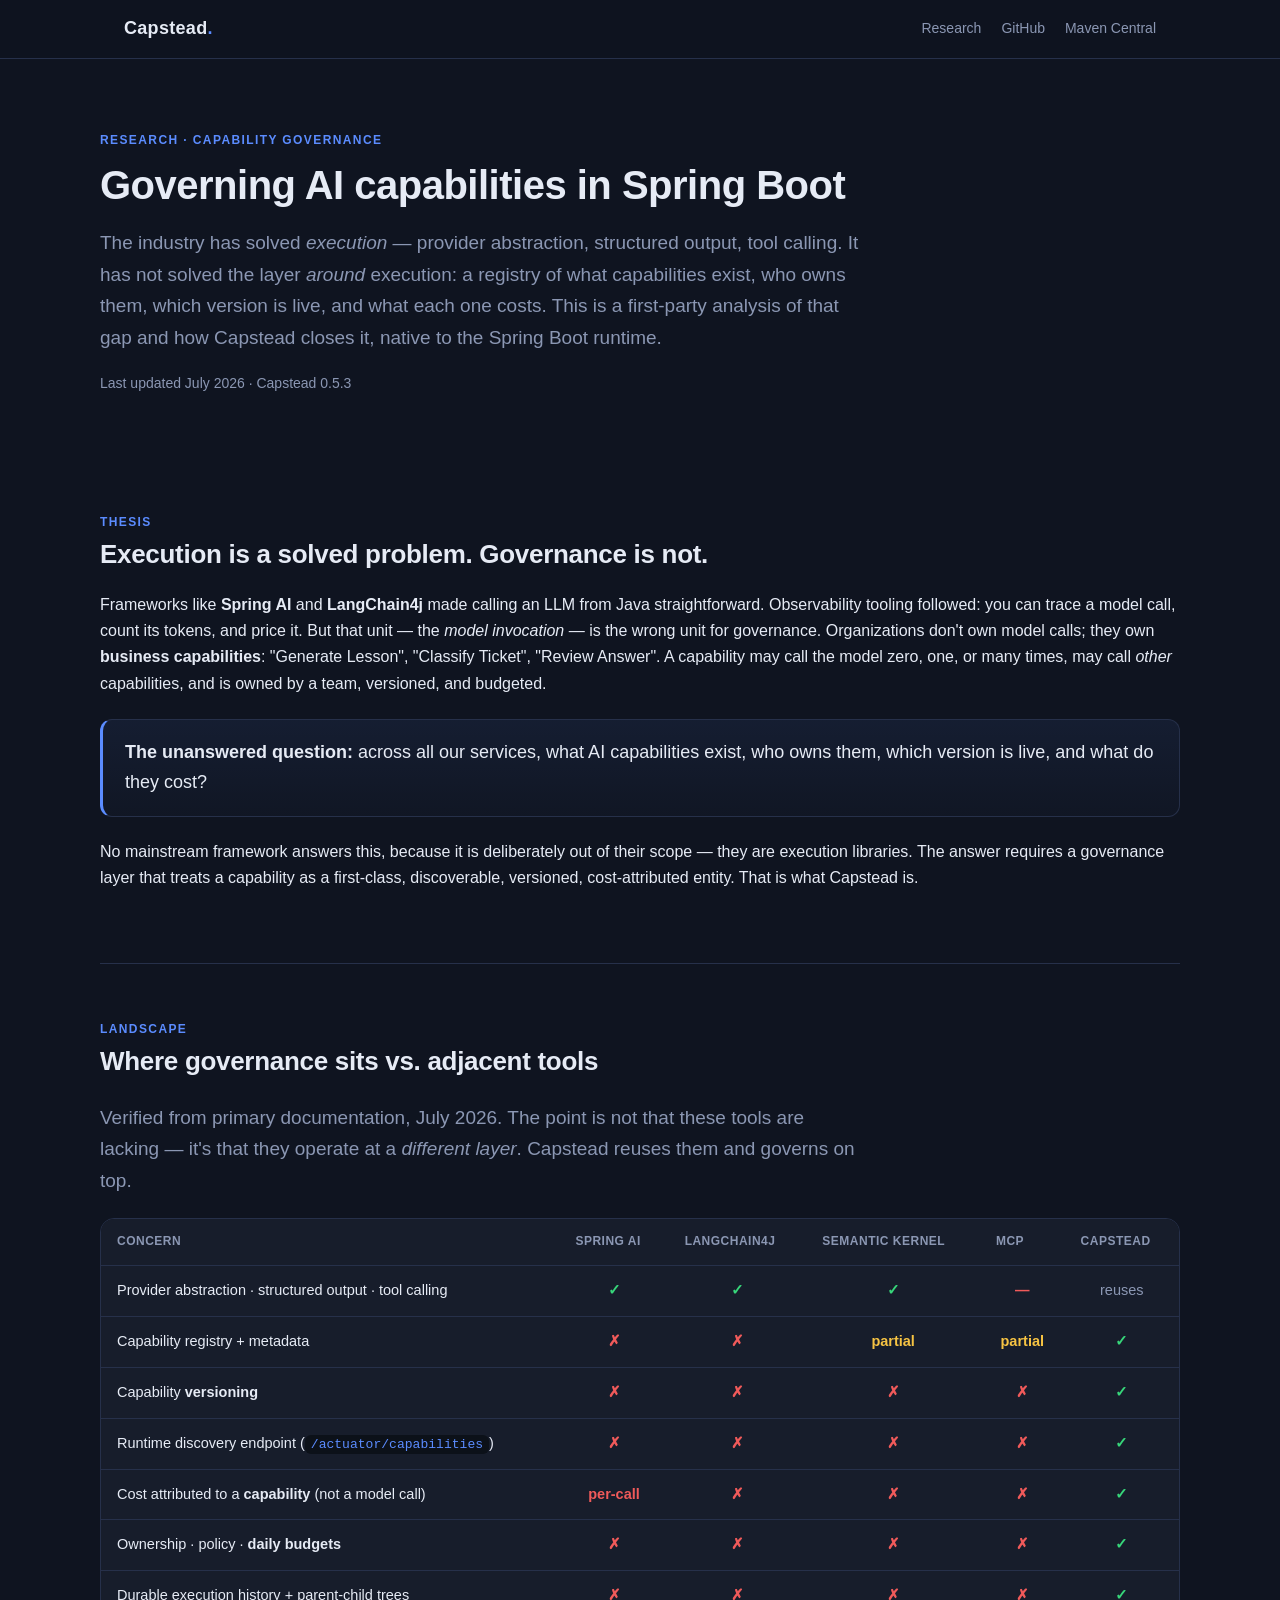
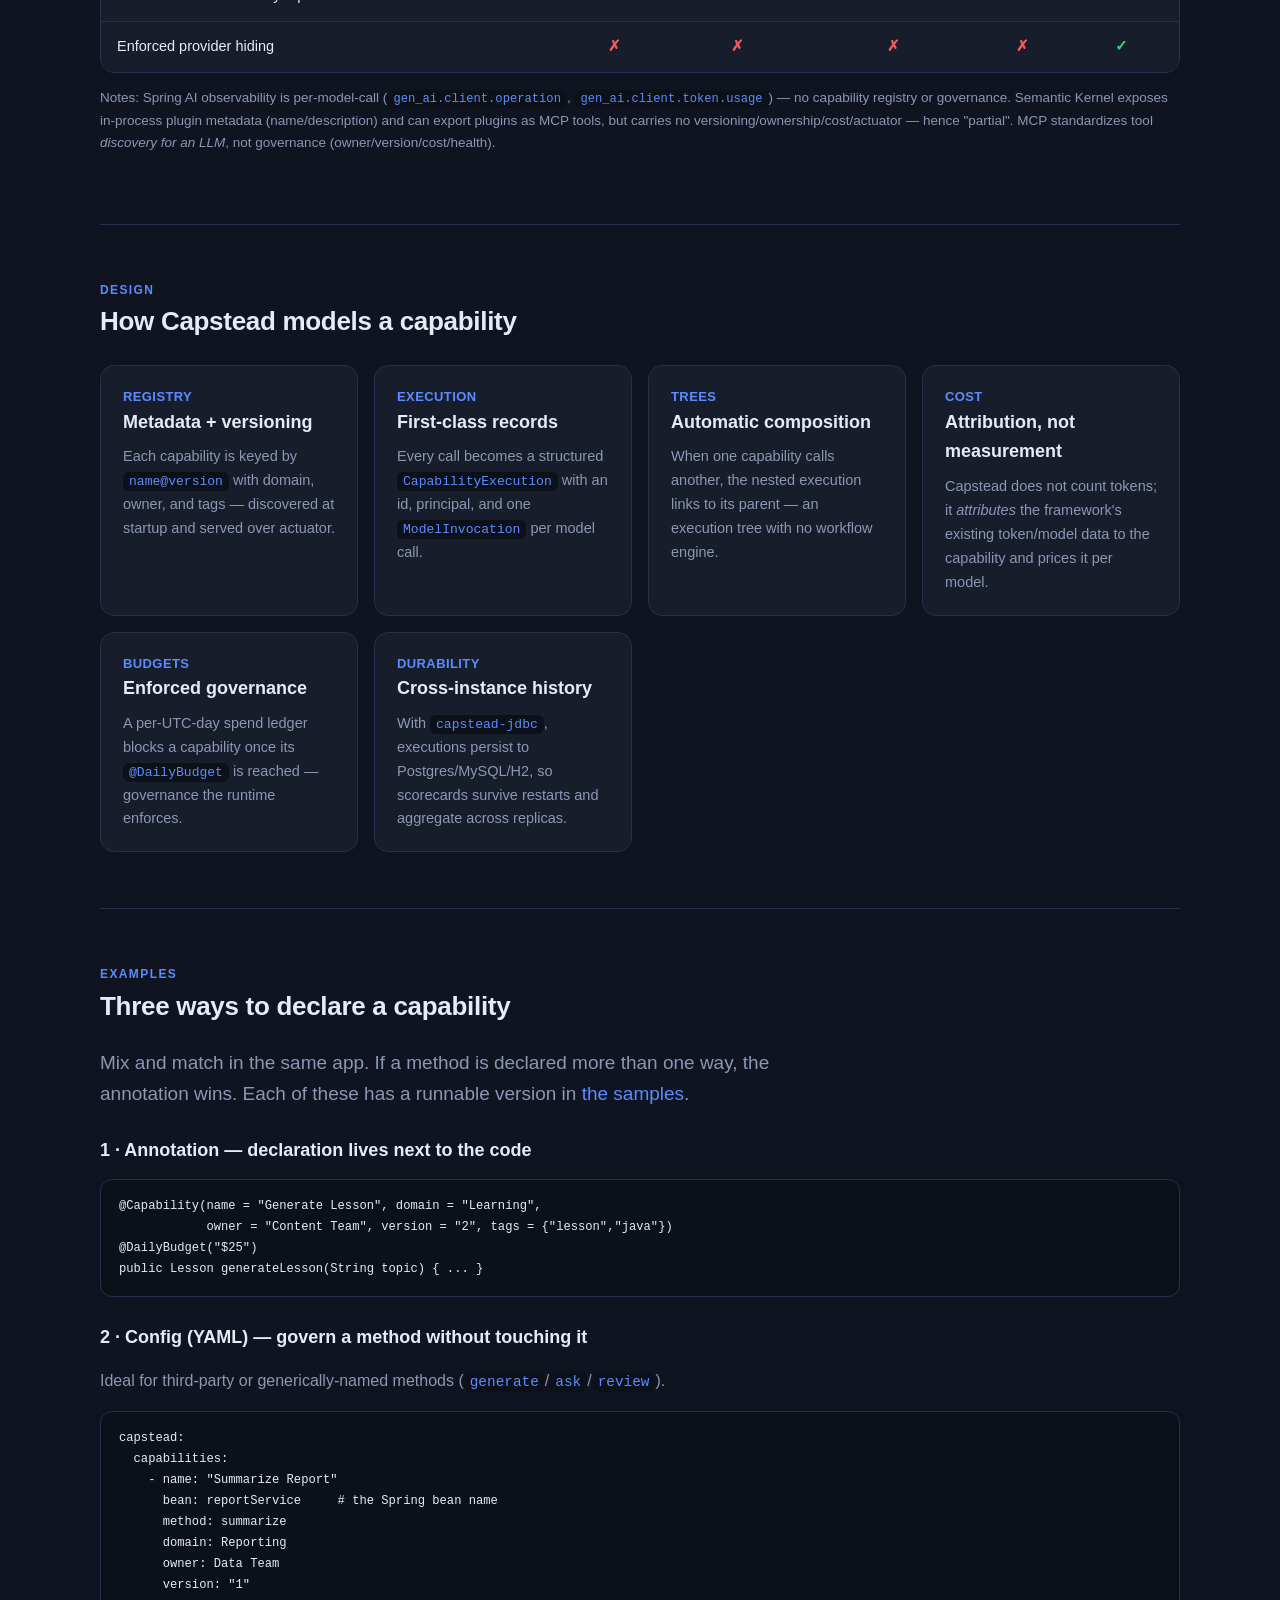
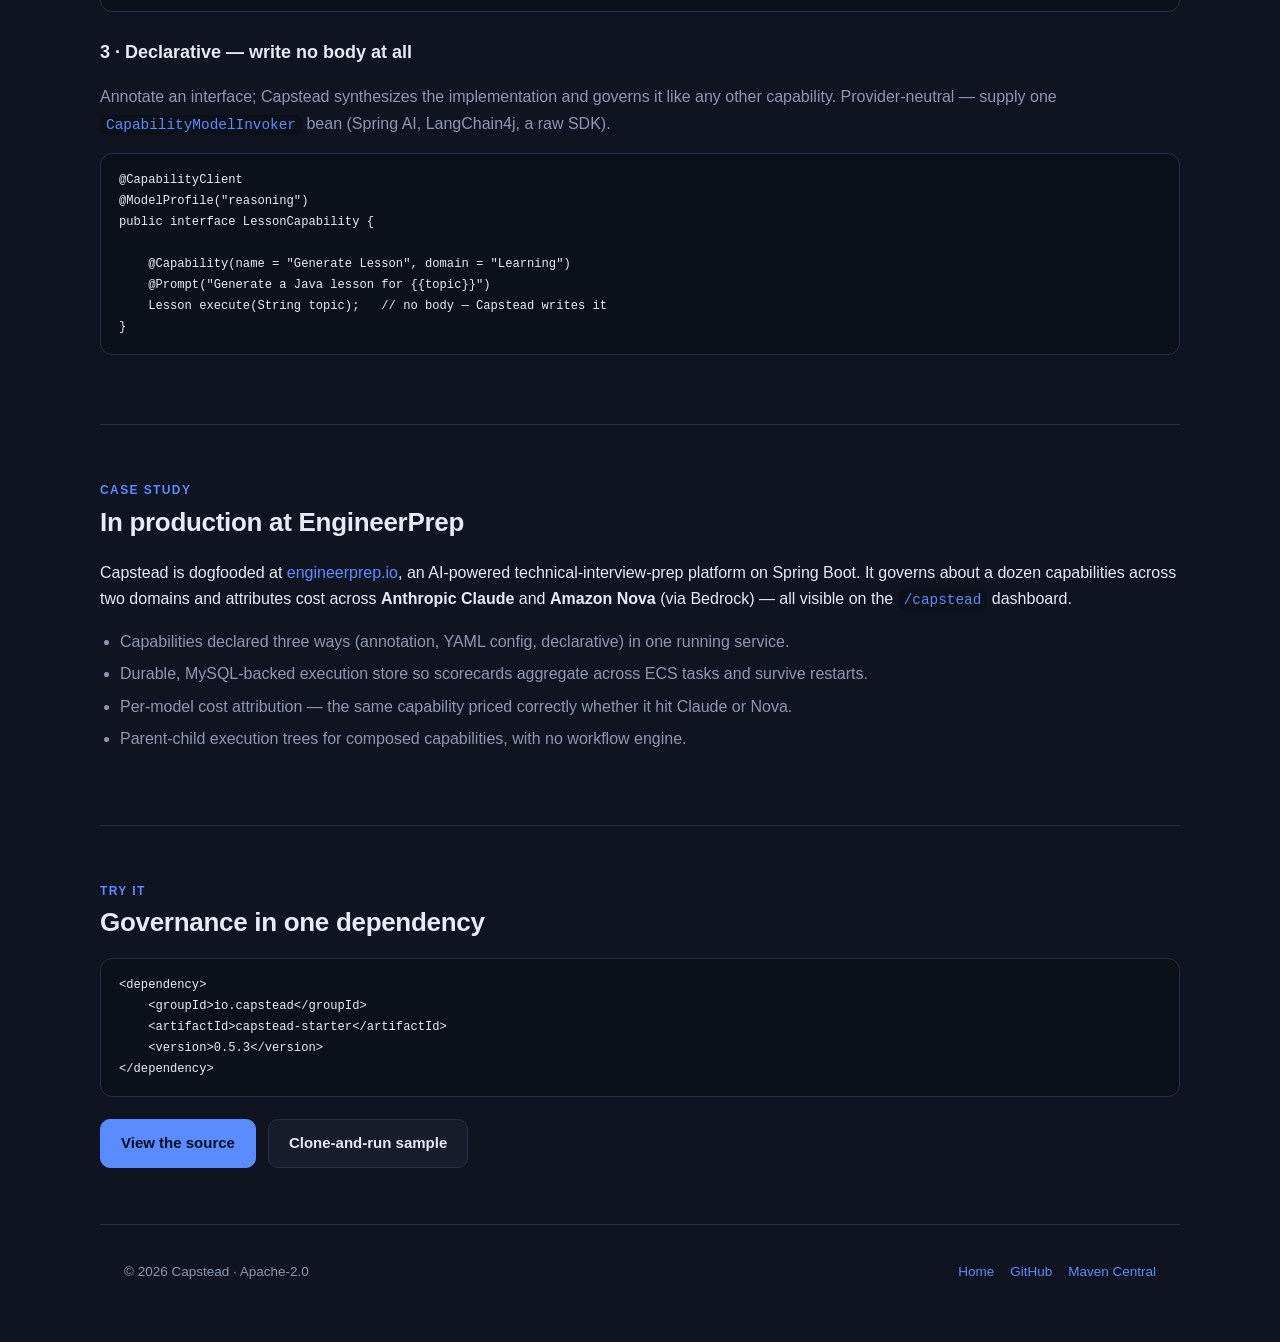
==== website/research/index.html @ 0eebd933 "docs(site): add capstead.ai website + /research governance page, and a budget-enforcement sample New" ====
<!DOCTYPE html>
<html lang="en">
<head>
    <meta charset="UTF-8"/>
    <meta name="viewport" content="width=device-width, initial-scale=1.0"/>
    <title>Research — Capability governance for Spring Boot | Capstead</title>
    <meta name="description" content="The governance gap around AI capabilities in Spring Boot — why capability registry, versioning, ownership, cost and budgets are absent from Spring AI, LangChain4j, Semantic Kernel and MCP, and how Capstead fills it."/>
    <link rel="stylesheet" href="../styles.css"/>
</head>
<body>
<nav class="nav">
    <div class="nav-inner">
        <a class="brand" href="/">Capstead<span class="dot">.</span></a>
        <span class="spacer"></span>
        <a class="link" href="/research/">Research</a>
        <a class="link" href="https://github.com/satya-anguluri/capstead">GitHub</a>
        <a class="link" href="https://central.sonatype.com/artifact/io.capstead/capstead-starter">Maven Central</a>
    </div>
</nav>

<header class="hero wrap">
    <div class="eyebrow">Research · Capability Governance</div>
    <h1>Governing AI capabilities in Spring Boot</h1>
    <p class="lede">
        The industry has solved <em>execution</em> — provider abstraction, structured output, tool calling.
        It has not solved the layer <em>around</em> execution: a registry of what capabilities exist, who owns
        them, which version is live, and what each one costs. This is a first-party analysis of that gap and how
        Capstead closes it, native to the Spring Boot runtime.
    </p>
    <p class="muted" style="margin-top:14px;font-size:14px">Last updated July 2026 · Capstead 0.5.3</p>
</header>

<section class="section wrap">
    <div class="eyebrow">Thesis</div>
    <h2>Execution is a solved problem. Governance is not.</h2>
    <p>
        Frameworks like <strong>Spring AI</strong> and <strong>LangChain4j</strong> made calling an LLM from Java
        straightforward. Observability tooling followed: you can trace a model call, count its tokens, and price it.
        But that unit — the <em>model invocation</em> — is the wrong unit for governance. Organizations don't own
        model calls; they own <strong>business capabilities</strong>: "Generate Lesson", "Classify Ticket",
        "Review Answer". A capability may call the model zero, one, or many times, may call <em>other</em>
        capabilities, and is owned by a team, versioned, and budgeted.
    </p>
    <div class="callout" style="margin:22px 0">
        <p style="font-size:18px">
            <strong>The unanswered question:</strong> across all our services, what AI capabilities exist,
            who owns them, which version is live, and what do they cost?
        </p>
    </div>
    <p>
        No mainstream framework answers this, because it is deliberately out of their scope — they are execution
        libraries. The answer requires a governance layer that treats a capability as a first-class, discoverable,
        versioned, cost-attributed entity. That is what Capstead is.
    </p>
</section>

<section class="section wrap">
    <div class="eyebrow">Landscape</div>
    <h2>Where governance sits vs. adjacent tools</h2>
    <p class="lede" style="margin-bottom:22px">
        Verified from primary documentation, July 2026. The point is not that these tools are lacking — it's that
        they operate at a <em>different layer</em>. Capstead reuses them and governs on top.
    </p>
    <div class="tbl-scroll">
        <table>
            <thead>
                <tr>
                    <th>Concern</th>
                    <th class="c">Spring AI</th>
                    <th class="c">LangChain4j</th>
                    <th class="c">Semantic Kernel</th>
                    <th class="c">MCP</th>
                    <th class="c">Capstead</th>
                </tr>
            </thead>
            <tbody>
                <tr>
                    <td>Provider abstraction · structured output · tool calling</td>
                    <td class="c yes">✓</td><td class="c yes">✓</td><td class="c yes">✓</td><td class="c no">—</td>
                    <td class="c muted">reuses</td>
                </tr>
                <tr>
                    <td>Capability registry + metadata</td>
                    <td class="c no">✗</td><td class="c no">✗</td><td class="c part">partial</td><td class="c part">partial</td>
                    <td class="c yes">✓</td>
                </tr>
                <tr>
                    <td>Capability <strong>versioning</strong></td>
                    <td class="c no">✗</td><td class="c no">✗</td><td class="c no">✗</td><td class="c no">✗</td>
                    <td class="c yes">✓</td>
                </tr>
                <tr>
                    <td>Runtime discovery endpoint (<code>/actuator/capabilities</code>)</td>
                    <td class="c no">✗</td><td class="c no">✗</td><td class="c no">✗</td><td class="c no">✗</td>
                    <td class="c yes">✓</td>
                </tr>
                <tr>
                    <td>Cost attributed to a <strong>capability</strong> (not a model call)</td>
                    <td class="c no">per-call</td><td class="c no">✗</td><td class="c no">✗</td><td class="c no">✗</td>
                    <td class="c yes">✓</td>
                </tr>
                <tr>
                    <td>Ownership · policy · <strong>daily budgets</strong></td>
                    <td class="c no">✗</td><td class="c no">✗</td><td class="c no">✗</td><td class="c no">✗</td>
                    <td class="c yes">✓</td>
                </tr>
                <tr>
                    <td>Durable execution history + parent-child trees</td>
                    <td class="c no">✗</td><td class="c no">✗</td><td class="c no">✗</td><td class="c no">✗</td>
                    <td class="c yes">✓</td>
                </tr>
                <tr>
                    <td>Enforced provider hiding</td>
                    <td class="c no">✗</td><td class="c no">✗</td><td class="c no">✗</td><td class="c no">✗</td>
                    <td class="c yes">✓</td>
                </tr>
            </tbody>
        </table>
    </div>
    <p class="muted" style="margin-top:14px;font-size:13.5px">
        Notes: Spring AI observability is per-model-call (<code>gen_ai.client.operation</code>,
        <code>gen_ai.client.token.usage</code>) — no capability registry or governance. Semantic Kernel exposes
        in-process plugin metadata (name/description) and can export plugins as MCP tools, but carries no
        versioning/ownership/cost/actuator — hence "partial". MCP standardizes tool <em>discovery for an LLM</em>,
        not governance (owner/version/cost/health).
    </p>
</section>

<section class="section wrap">
    <div class="eyebrow">Design</div>
    <h2>How Capstead models a capability</h2>
    <div class="grid" style="margin-top:22px">
        <div class="card">
            <div class="k">Registry</div>
            <h3>Metadata + versioning</h3>
            <p>Each capability is keyed by <code>name@version</code> with domain, owner, and tags — discovered at startup and served over actuator.</p>
        </div>
        <div class="card">
            <div class="k">Execution</div>
            <h3>First-class records</h3>
            <p>Every call becomes a structured <code>CapabilityExecution</code> with an id, principal, and one <code>ModelInvocation</code> per model call.</p>
        </div>
        <div class="card">
            <div class="k">Trees</div>
            <h3>Automatic composition</h3>
            <p>When one capability calls another, the nested execution links to its parent — an execution tree with no workflow engine.</p>
        </div>
        <div class="card">
            <div class="k">Cost</div>
            <h3>Attribution, not measurement</h3>
            <p>Capstead does not count tokens; it <em>attributes</em> the framework's existing token/model data to the capability and prices it per model.</p>
        </div>
        <div class="card">
            <div class="k">Budgets</div>
            <h3>Enforced governance</h3>
            <p>A per-UTC-day spend ledger blocks a capability once its <code>@DailyBudget</code> is reached — governance the runtime enforces.</p>
        </div>
        <div class="card">
            <div class="k">Durability</div>
            <h3>Cross-instance history</h3>
            <p>With <code>capstead-jdbc</code>, executions persist to Postgres/MySQL/H2, so scorecards survive restarts and aggregate across replicas.</p>
        </div>
    </div>
</section>

<section class="section wrap" id="examples">
    <div class="eyebrow">Examples</div>
    <h2>Three ways to declare a capability</h2>
    <p class="lede" style="margin-bottom:20px">Mix and match in the same app. If a method is declared more than one way, the annotation wins. Each of these has a runnable version in <a href="https://github.com/satya-anguluri/capstead/tree/main/samples">the samples</a>.</p>

    <h3>1 · Annotation — declaration lives next to the code</h3>
<pre><code>@Capability(name = "Generate Lesson", domain = "Learning",
            owner = "Content Team", version = "2", tags = {"lesson","java"})
@DailyBudget("$25")
public Lesson generateLesson(String topic) { ... }</code></pre>

    <h3>2 · Config (YAML) — govern a method without touching it</h3>
    <p class="muted">Ideal for third-party or generically-named methods (<code>generate</code>/<code>ask</code>/<code>review</code>).</p>
<pre><code>capstead:
  capabilities:
    - name: "Summarize Report"
      bean: reportService     # the Spring bean name
      method: summarize
      domain: Reporting
      owner: Data Team
      version: "1"</code></pre>

    <h3>3 · Declarative — write no body at all</h3>
    <p class="muted">Annotate an interface; Capstead synthesizes the implementation and governs it like any other capability. Provider-neutral — supply one <code>CapabilityModelInvoker</code> bean (Spring AI, LangChain4j, a raw SDK).</p>
<pre><code>@CapabilityClient
@ModelProfile("reasoning")
public interface LessonCapability {

    @Capability(name = "Generate Lesson", domain = "Learning")
    @Prompt("Generate a Java lesson for {{topic}}")
    Lesson execute(String topic);   // no body — Capstead writes it
}</code></pre>
</section>

<section class="section wrap">
    <div class="eyebrow">Case study</div>
    <h2>In production at EngineerPrep</h2>
    <p>
        Capstead is dogfooded at <a href="https://engineerprep.io">engineerprep.io</a>, an AI-powered
        technical-interview-prep platform on Spring Boot. It governs about a dozen capabilities across two domains
        and attributes cost across <strong>Anthropic Claude</strong> and <strong>Amazon Nova</strong> (via Bedrock) —
        all visible on the <code>/capstead</code> dashboard.
    </p>
    <ul class="clean muted" style="margin-top:12px">
        <li>Capabilities declared three ways (annotation, YAML config, declarative) in one running service.</li>
        <li>Durable, MySQL-backed execution store so scorecards aggregate across ECS tasks and survive restarts.</li>
        <li>Per-model cost attribution — the same capability priced correctly whether it hit Claude or Nova.</li>
        <li>Parent-child execution trees for composed capabilities, with no workflow engine.</li>
    </ul>
</section>

<section class="section wrap">
    <div class="eyebrow">Try it</div>
    <h2>Governance in one dependency</h2>
<pre><code>&lt;dependency&gt;
    &lt;groupId&gt;io.capstead&lt;/groupId&gt;
    &lt;artifactId&gt;capstead-starter&lt;/artifactId&gt;
    &lt;version&gt;0.5.3&lt;/version&gt;
&lt;/dependency&gt;</code></pre>
    <div class="cta" style="margin-top:22px;display:flex;gap:12px;flex-wrap:wrap">
        <a class="btn primary" href="https://github.com/satya-anguluri/capstead">View the source</a>
        <a class="btn ghost" href="https://github.com/satya-anguluri/capstead/tree/main/samples">Clone-and-run sample</a>
    </div>
</section>

<footer>
    <div class="wrap">
        <span>© 2026 Capstead · Apache-2.0</span>
        <span class="spacer"></span>
        <a href="/">Home</a>
        <a href="https://github.com/satya-anguluri/capstead">GitHub</a>
        <a href="https://central.sonatype.com/artifact/io.capstead/capstead-starter">Maven Central</a>
    </div>
</footer>
</body>
</html>
---- website/styles.css ----
/* Capstead marketing site — shares the dashboard's dark palette (static/capstead/index.html). */
:root {
    --bg:#0f1420; --bg2:#0c1119; --card:#171d2b; --line:#26304a;
    --text:#e6ebf5; --muted:#8b97b3; --ok:#37d67a; --warn:#f6c343; --bad:#f05a5a; --accent:#5b8cff;
    --maxw:1080px;
}
* { box-sizing: border-box; }
html { scroll-behavior: smooth; }
body {
    margin:0; background:var(--bg); color:var(--text);
    font:16px/1.65 -apple-system,BlinkMacSystemFont,"Segoe UI",Roboto,Helvetica,Arial,sans-serif;
    -webkit-font-smoothing:antialiased;
}
a { color:var(--accent); text-decoration:none; }
a:hover { text-decoration:underline; }
code { background:var(--bg2); padding:2px 6px; border-radius:6px; color:var(--accent); font-size:.9em;
    font-family:"SFMono-Regular",Consolas,"Liberation Mono",Menlo,monospace; }
pre { background:var(--bg2); border:1px solid var(--line); border-radius:12px; padding:16px 18px;
    overflow:auto; font-size:13.5px; line-height:1.55; }
pre code { background:none; padding:0; color:var(--text); }

/* Header / nav */
.nav { position:sticky; top:0; z-index:10; background:rgba(15,20,32,.82); backdrop-filter:blur(8px);
    border-bottom:1px solid var(--line); }
.nav-inner { max-width:var(--maxw); margin:0 auto; padding:14px 24px; display:flex; align-items:center; gap:20px; }
.brand { font-weight:700; font-size:18px; letter-spacing:.3px; color:var(--text); }
.brand:hover { text-decoration:none; }
.brand .dot { color:var(--accent); }
.nav .spacer { flex:1; }
.nav a.link { color:var(--muted); font-size:14px; }
.nav a.link:hover { color:var(--text); text-decoration:none; }

/* Layout */
.wrap { max-width:var(--maxw); margin:0 auto; padding:0 24px; }
.section { padding:56px 0; border-bottom:1px solid var(--line); }
.section:last-child { border-bottom:none; }
.eyebrow { color:var(--accent); font-size:12px; font-weight:700; letter-spacing:1.4px; text-transform:uppercase; }
h1 { font-size:40px; line-height:1.15; margin:12px 0 16px; letter-spacing:-.5px; }
h2 { font-size:26px; margin:0 0 14px; letter-spacing:-.3px; }
h3 { font-size:18px; margin:26px 0 8px; }
.lede { font-size:19px; color:var(--muted); max-width:760px; }
.muted { color:var(--muted); }

/* Hero */
.hero { padding:72px 0 48px; }
.hero .cta { margin-top:26px; display:flex; gap:12px; flex-wrap:wrap; }
.btn { display:inline-block; padding:11px 20px; border-radius:10px; font-weight:600; font-size:15px; border:1px solid var(--line); }
.btn.primary { background:var(--accent); color:#0b1020; border-color:var(--accent); }
.btn.primary:hover { text-decoration:none; filter:brightness(1.08); }
.btn.ghost { background:var(--card); color:var(--text); }
.btn.ghost:hover { text-decoration:none; border-color:var(--accent); }

/* Cards */
.grid { display:grid; grid-template-columns:repeat(auto-fit,minmax(240px,1fr)); gap:16px; }
.card { background:var(--card); border:1px solid var(--line); border-radius:14px; padding:20px 22px; }
.card h3 { margin-top:0; }
.card p { margin:0; color:var(--muted); font-size:14.5px; }
.card .k { color:var(--accent); font-weight:700; font-size:13px; letter-spacing:.4px; text-transform:uppercase; }

/* Table */
.tbl-scroll { overflow:auto; border:1px solid var(--line); border-radius:14px; }
table { width:100%; border-collapse:collapse; background:var(--card); min-width:620px; }
th, td { text-align:left; padding:13px 16px; border-bottom:1px solid var(--line); font-size:14.5px; vertical-align:top; }
th { color:var(--muted); font-weight:600; font-size:12px; text-transform:uppercase; letter-spacing:.5px; }
tr:last-child td { border-bottom:none; }
td.c { text-align:center; }
.yes { color:var(--ok); font-weight:700; }
.no { color:var(--bad); font-weight:700; }
.part { color:var(--warn); font-weight:700; }

/* Callout */
.callout { background:linear-gradient(180deg, rgba(91,140,255,.08), rgba(91,140,255,.02));
    border:1px solid var(--line); border-left:3px solid var(--accent); border-radius:12px; padding:18px 22px; }
.callout p { margin:0; }

/* Pills / tags */
.pill { display:inline-block; padding:3px 12px; border-radius:999px; font-size:12px; font-weight:600;
    background:rgba(91,140,255,.14); color:var(--accent); }

/* Footer */
footer { padding:36px 0; color:var(--muted); font-size:13.5px; }
footer .wrap { display:flex; gap:16px; flex-wrap:wrap; align-items:center; }
footer .spacer { flex:1; }

ul.clean { padding-left:20px; }
ul.clean li { margin:6px 0; }

@media (max-width:640px){
    h1 { font-size:31px; }
    .hero { padding:48px 0 36px; }
    .section { padding:40px 0; }
}
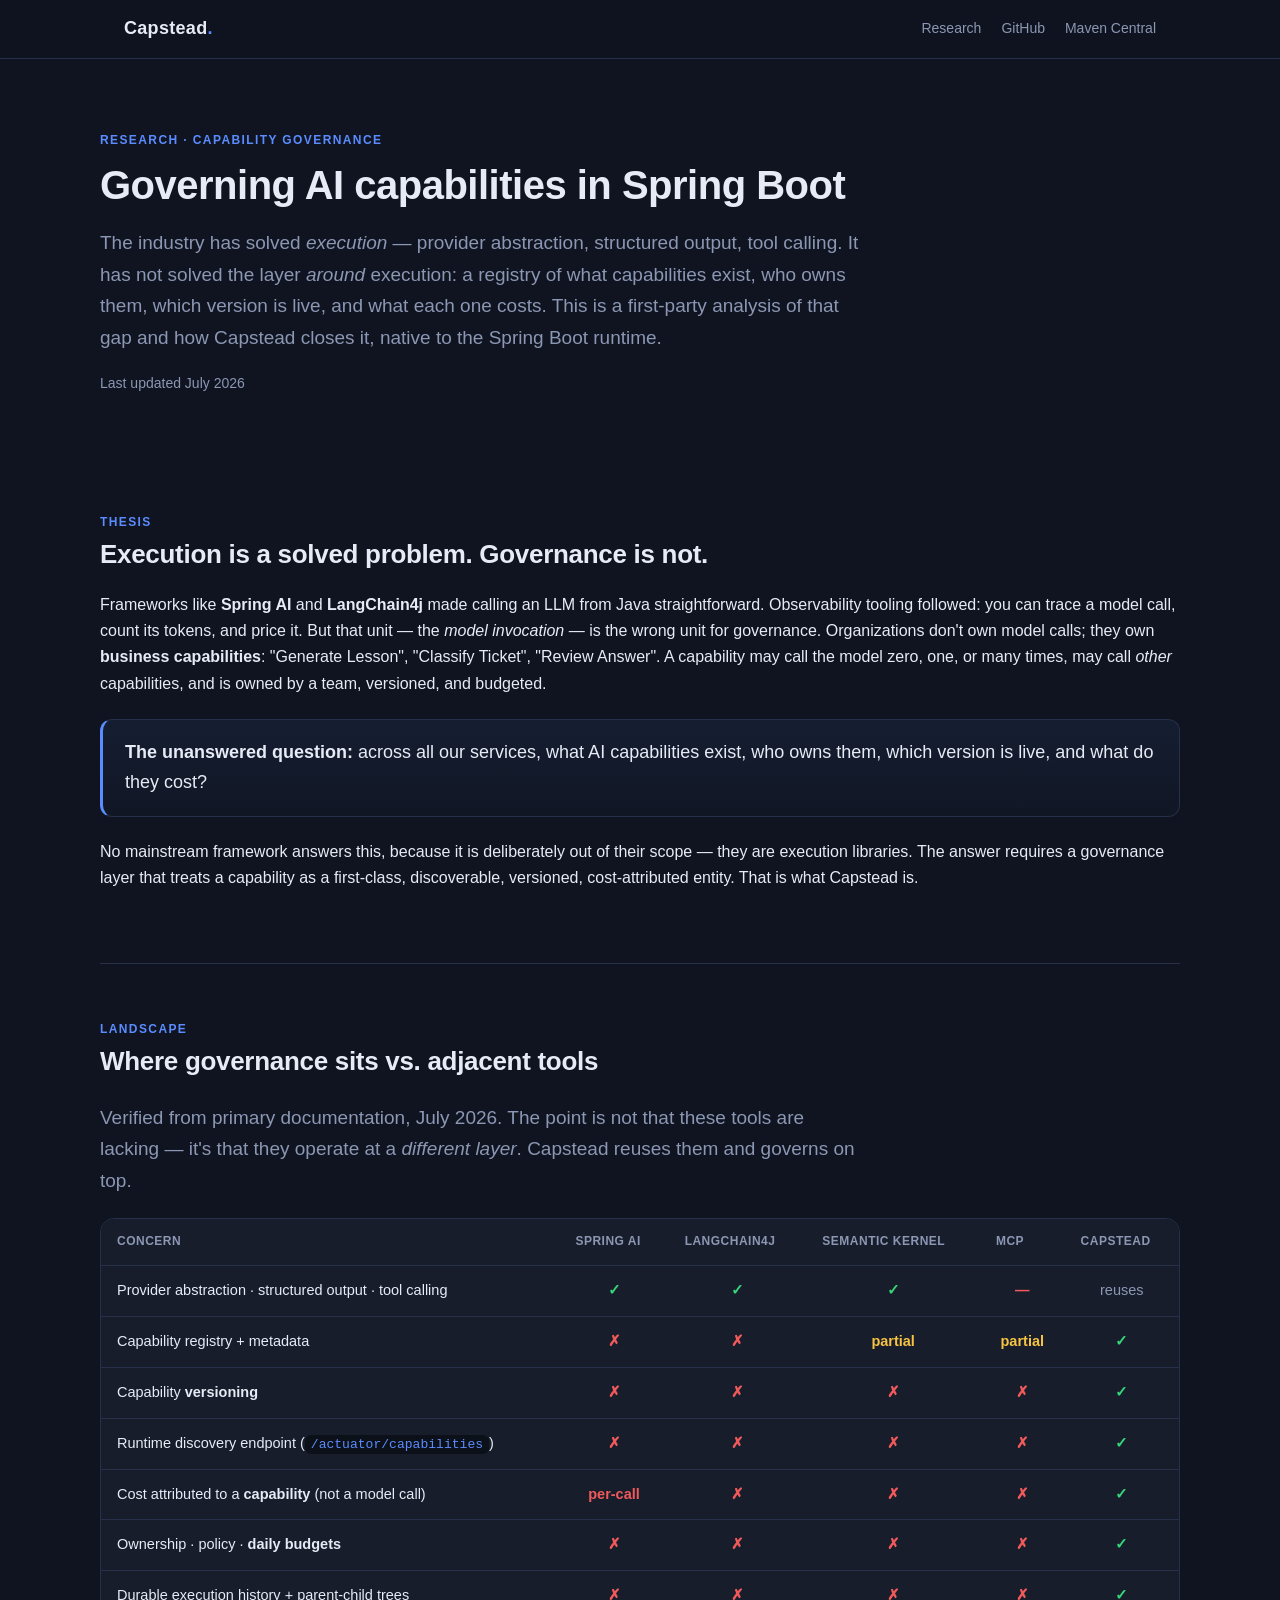
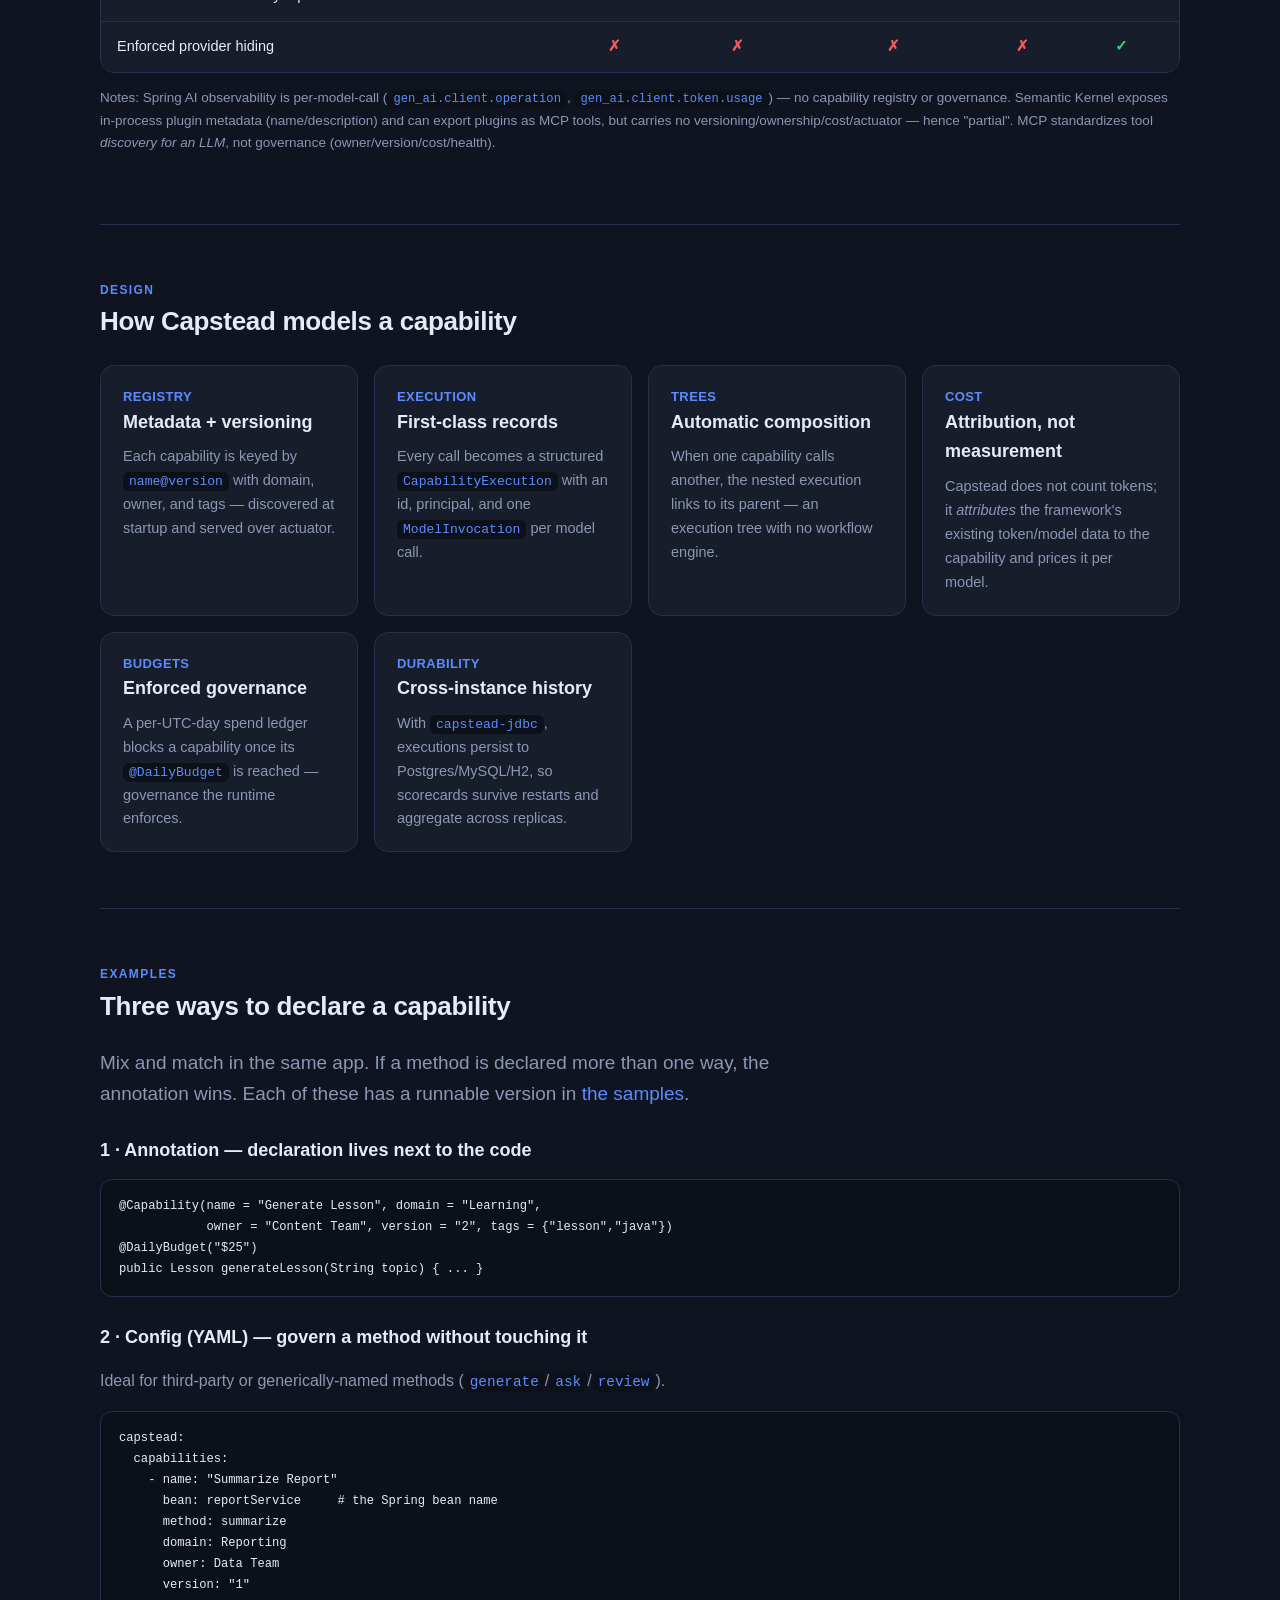
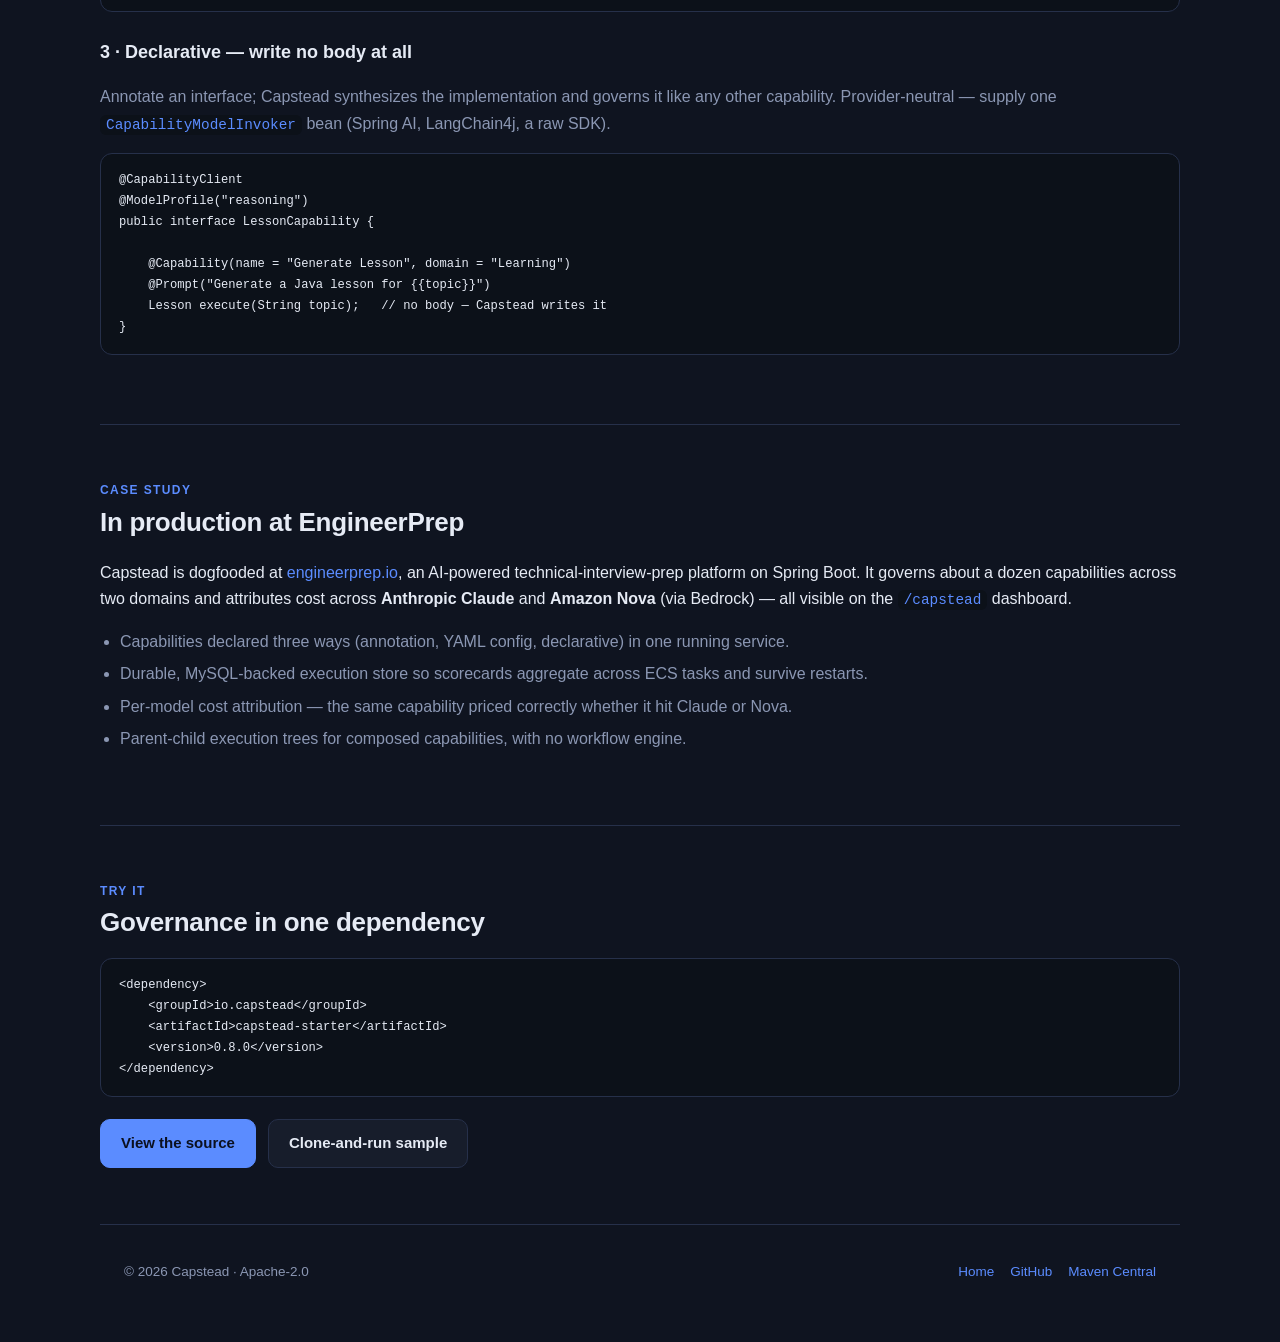
==== commit d165e2c4: "fix(site): the published version, on the pages that tell people to install it The live site told vis" ====
--- a/website/research/index.html
+++ b/website/research/index.html
@@ -27,7 +27,7 @@
         them, which version is live, and what each one costs. This is a first-party analysis of that gap and how
         Capstead closes it, native to the Spring Boot runtime.
     </p>
-    <p class="muted" style="margin-top:14px;font-size:14px">Last updated July 2026 · Capstead 0.5.3</p>
+    <p class="muted" style="margin-top:14px;font-size:14px">Last updated July 2026</p>
 </header>
 
 <section class="section wrap">
@@ -220,7 +220,7 @@
 <pre><code>&lt;dependency&gt;
     &lt;groupId&gt;io.capstead&lt;/groupId&gt;
     &lt;artifactId&gt;capstead-starter&lt;/artifactId&gt;
-    &lt;version&gt;0.5.3&lt;/version&gt;
+    &lt;version&gt;0.8.0&lt;/version&gt;
 &lt;/dependency&gt;</code></pre>
     <div class="cta" style="margin-top:22px;display:flex;gap:12px;flex-wrap:wrap">
         <a class="btn primary" href="https://github.com/satya-anguluri/capstead">View the source</a>
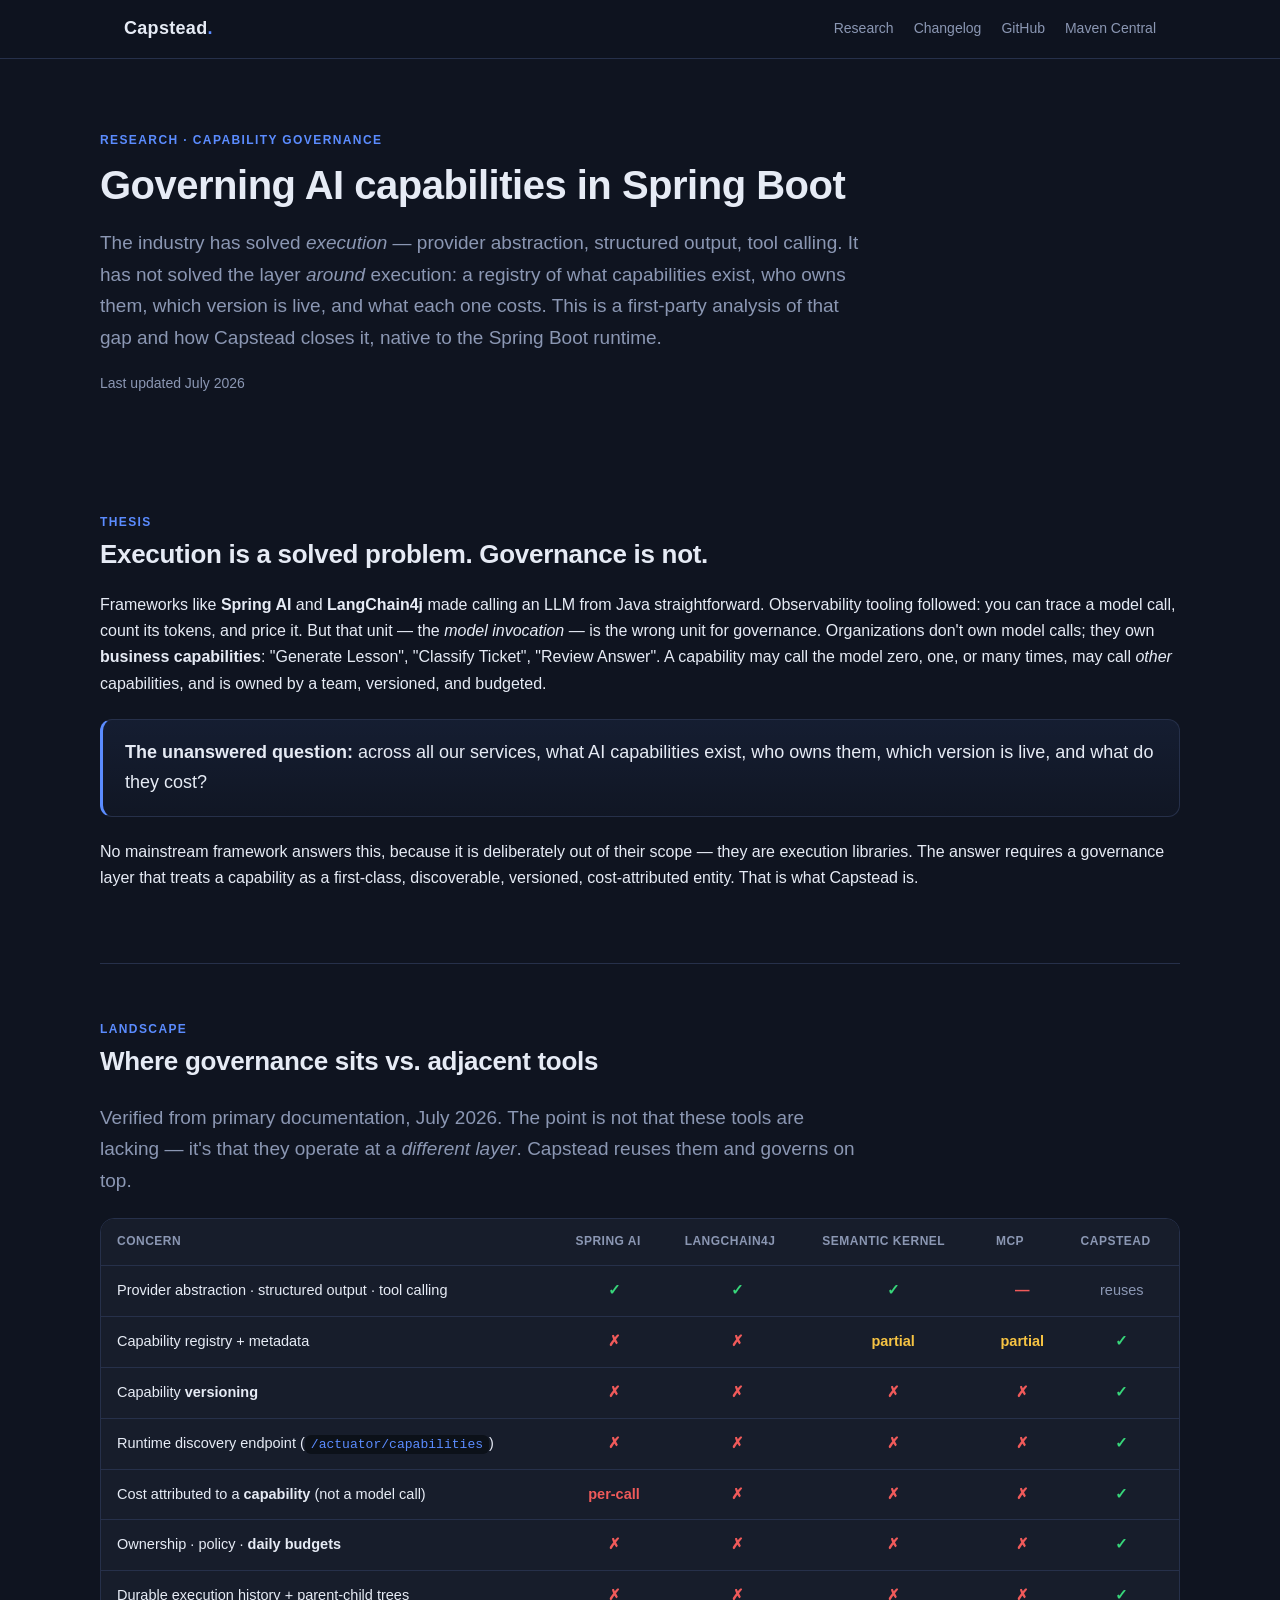
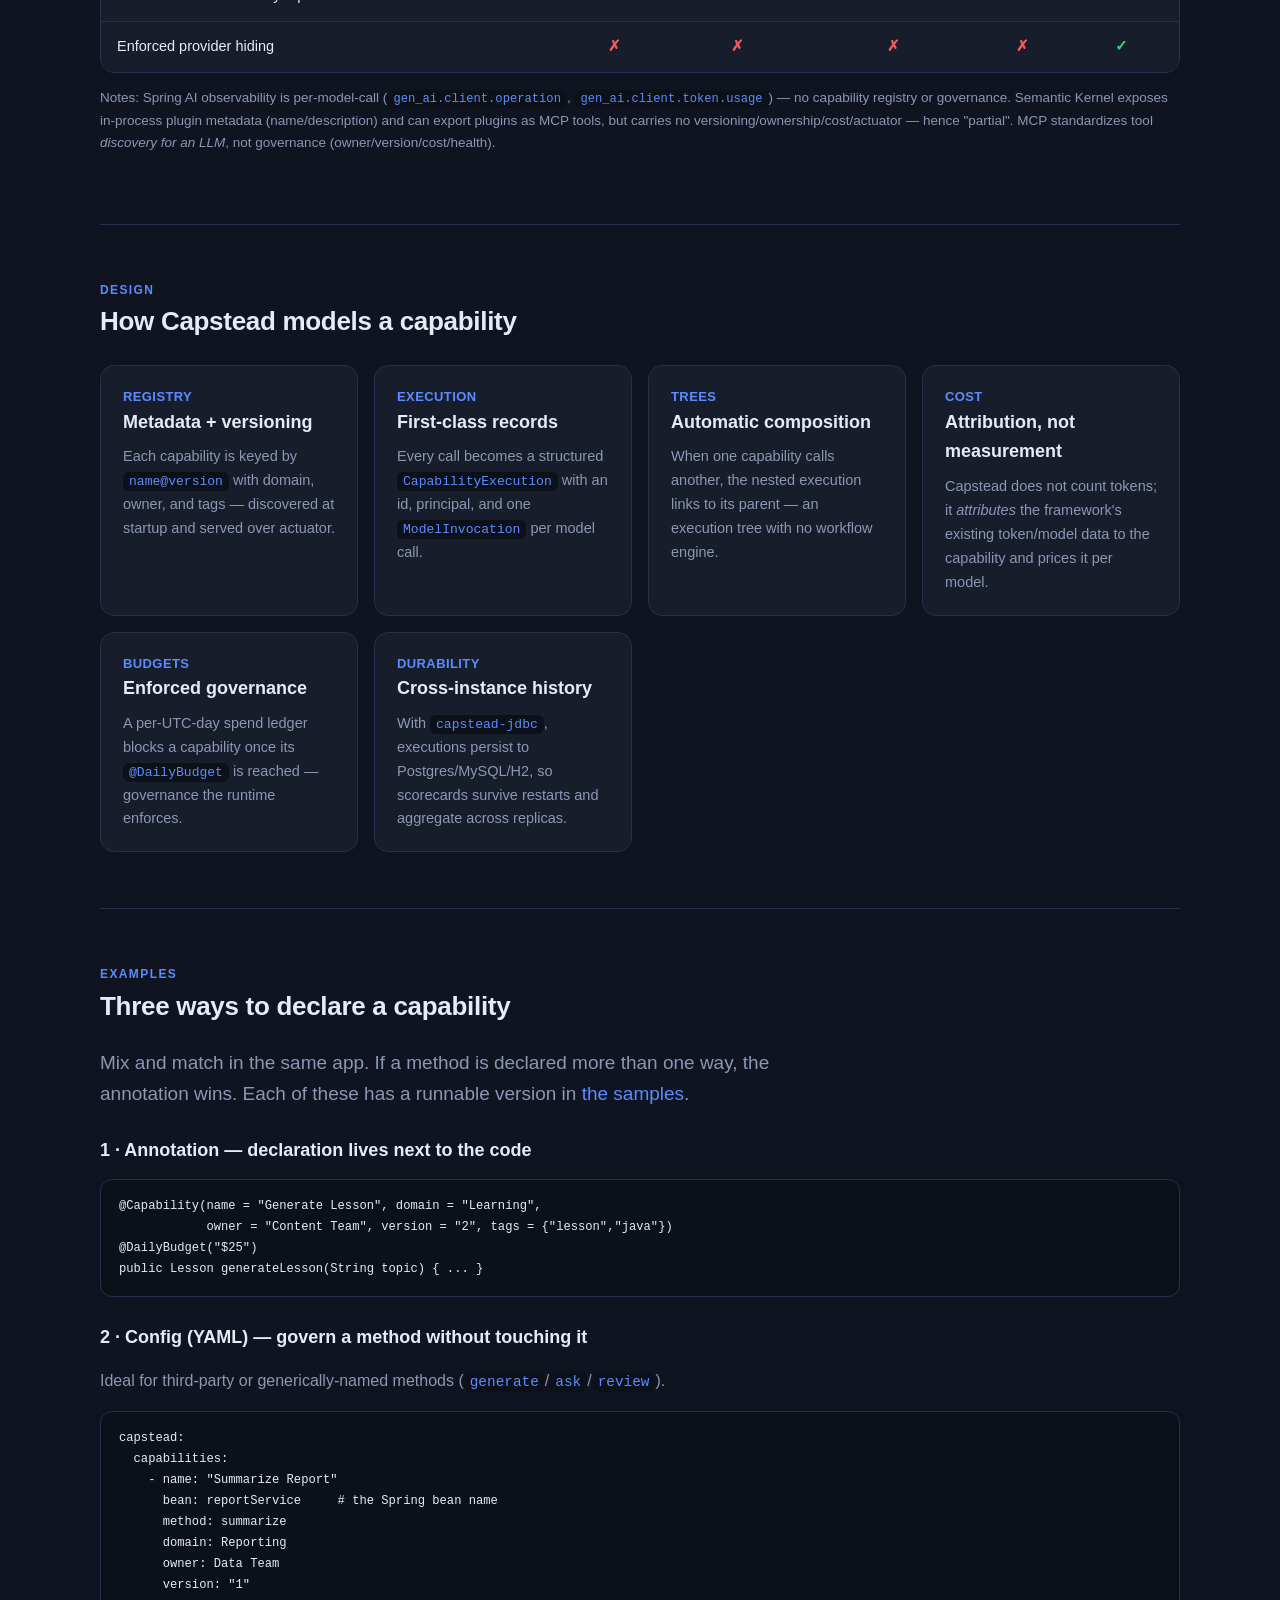
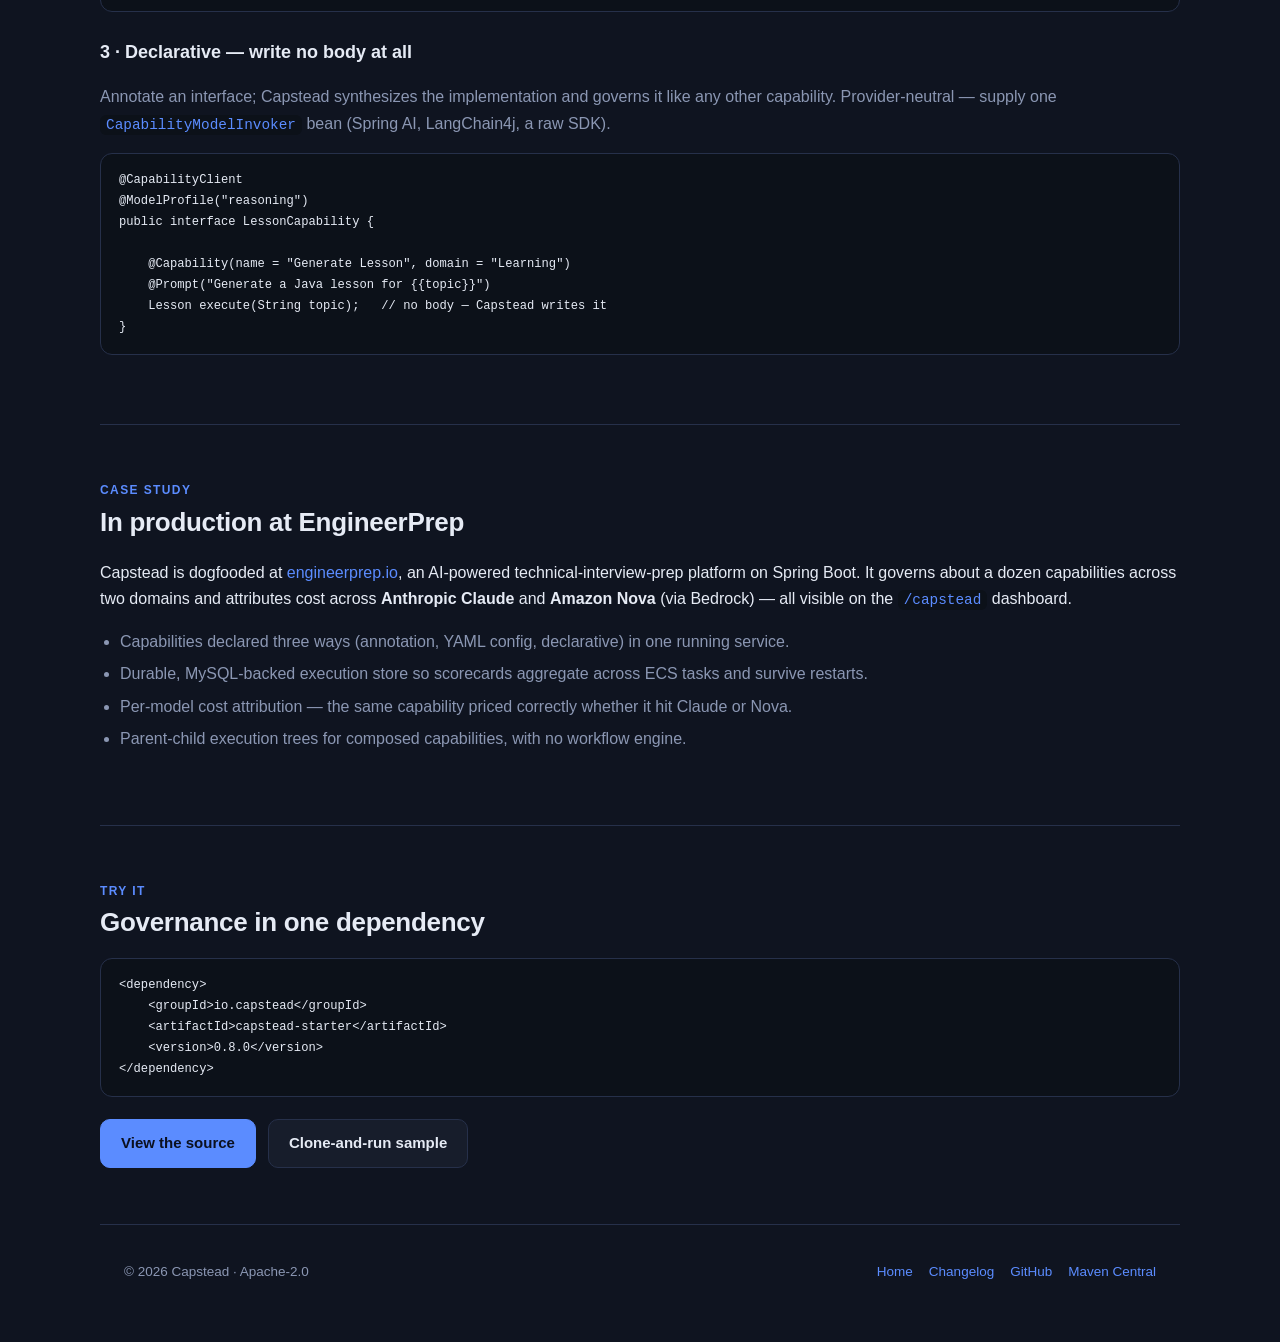
==== commit 1665743f: "feat(site): publish the changelog at /changelog/, generated from CHANGELOG.md The site had no way to" ====
--- a/website/research/index.html
+++ b/website/research/index.html
@@ -13,6 +13,7 @@
         <a class="brand" href="/">Capstead<span class="dot">.</span></a>
         <span class="spacer"></span>
         <a class="link" href="/research/">Research</a>
+        <a class="link" href="/changelog/">Changelog</a>
         <a class="link" href="https://github.com/satya-anguluri/capstead">GitHub</a>
         <a class="link" href="https://central.sonatype.com/artifact/io.capstead/capstead-starter">Maven Central</a>
     </div>
@@ -233,6 +234,7 @@
         <span>© 2026 Capstead · Apache-2.0</span>
         <span class="spacer"></span>
         <a href="/">Home</a>
+        <a href="/changelog/">Changelog</a>
         <a href="https://github.com/satya-anguluri/capstead">GitHub</a>
         <a href="https://central.sonatype.com/artifact/io.capstead/capstead-starter">Maven Central</a>
     </div>
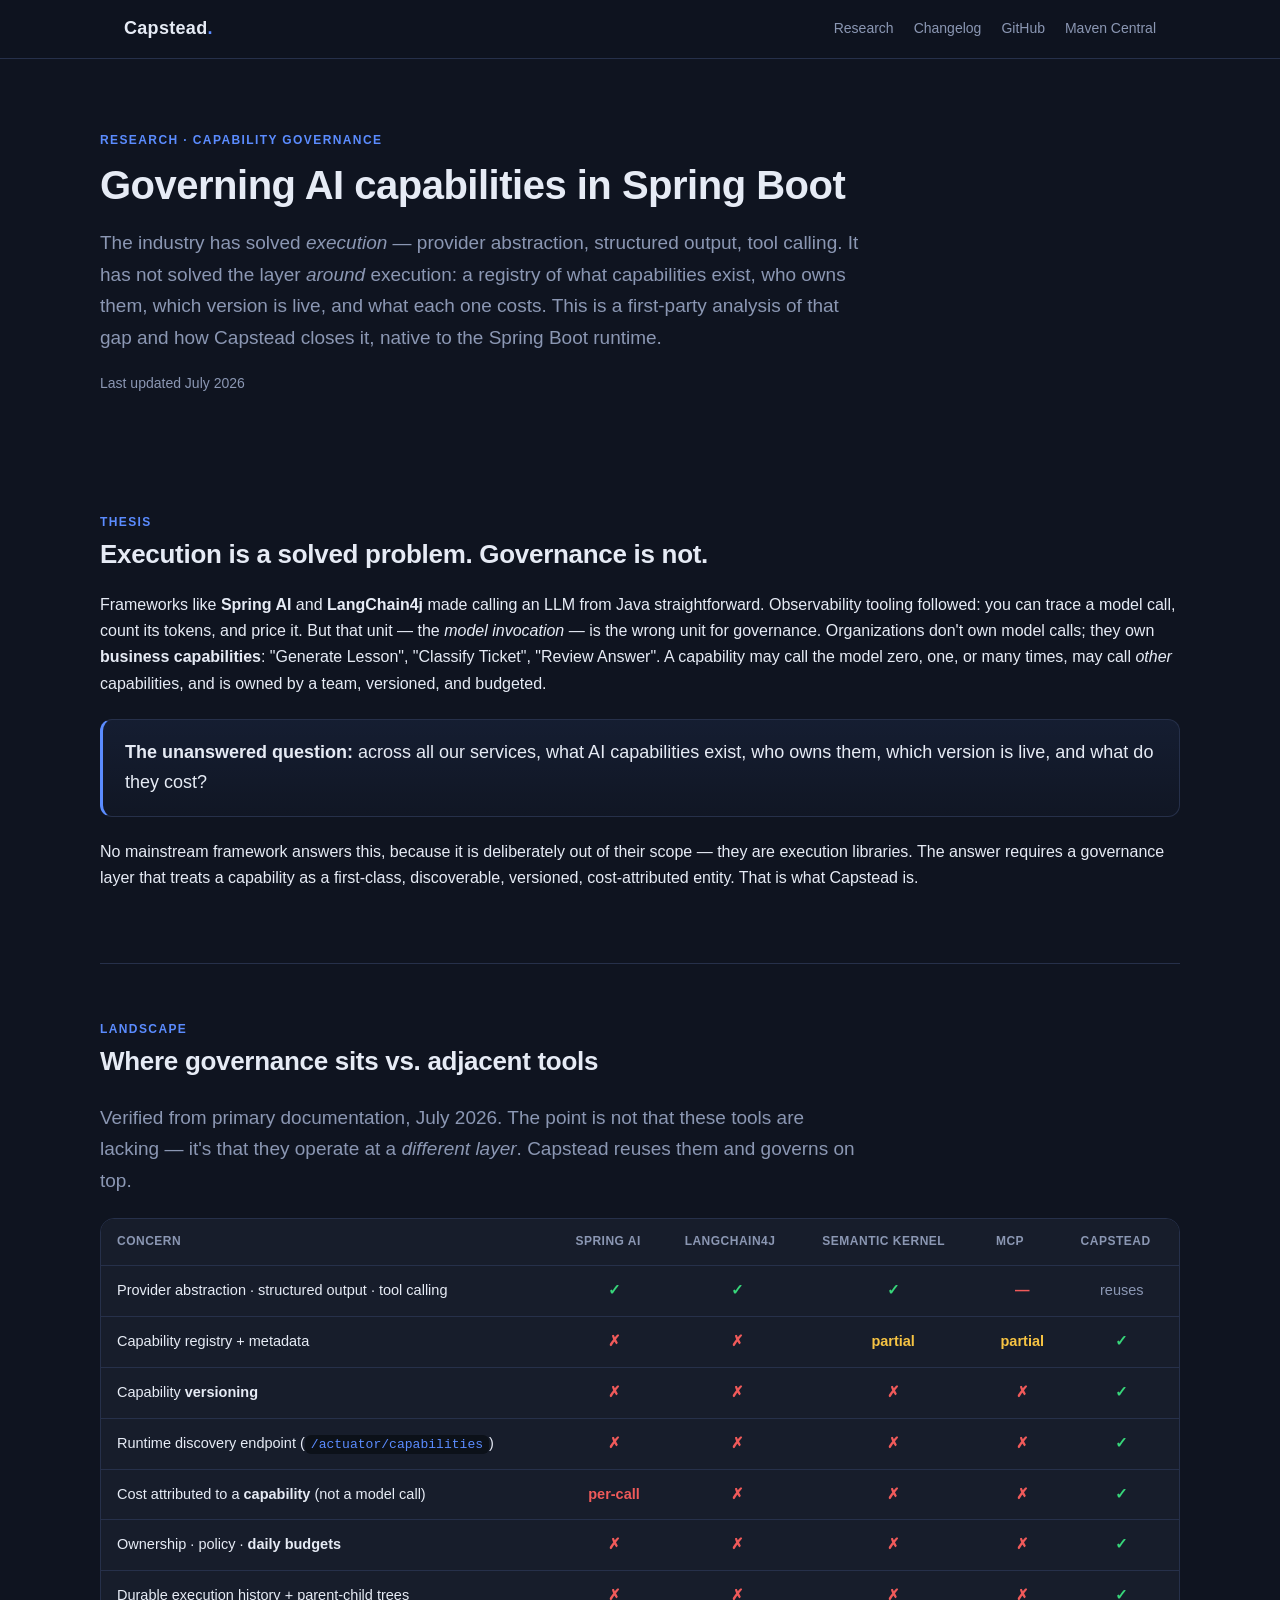
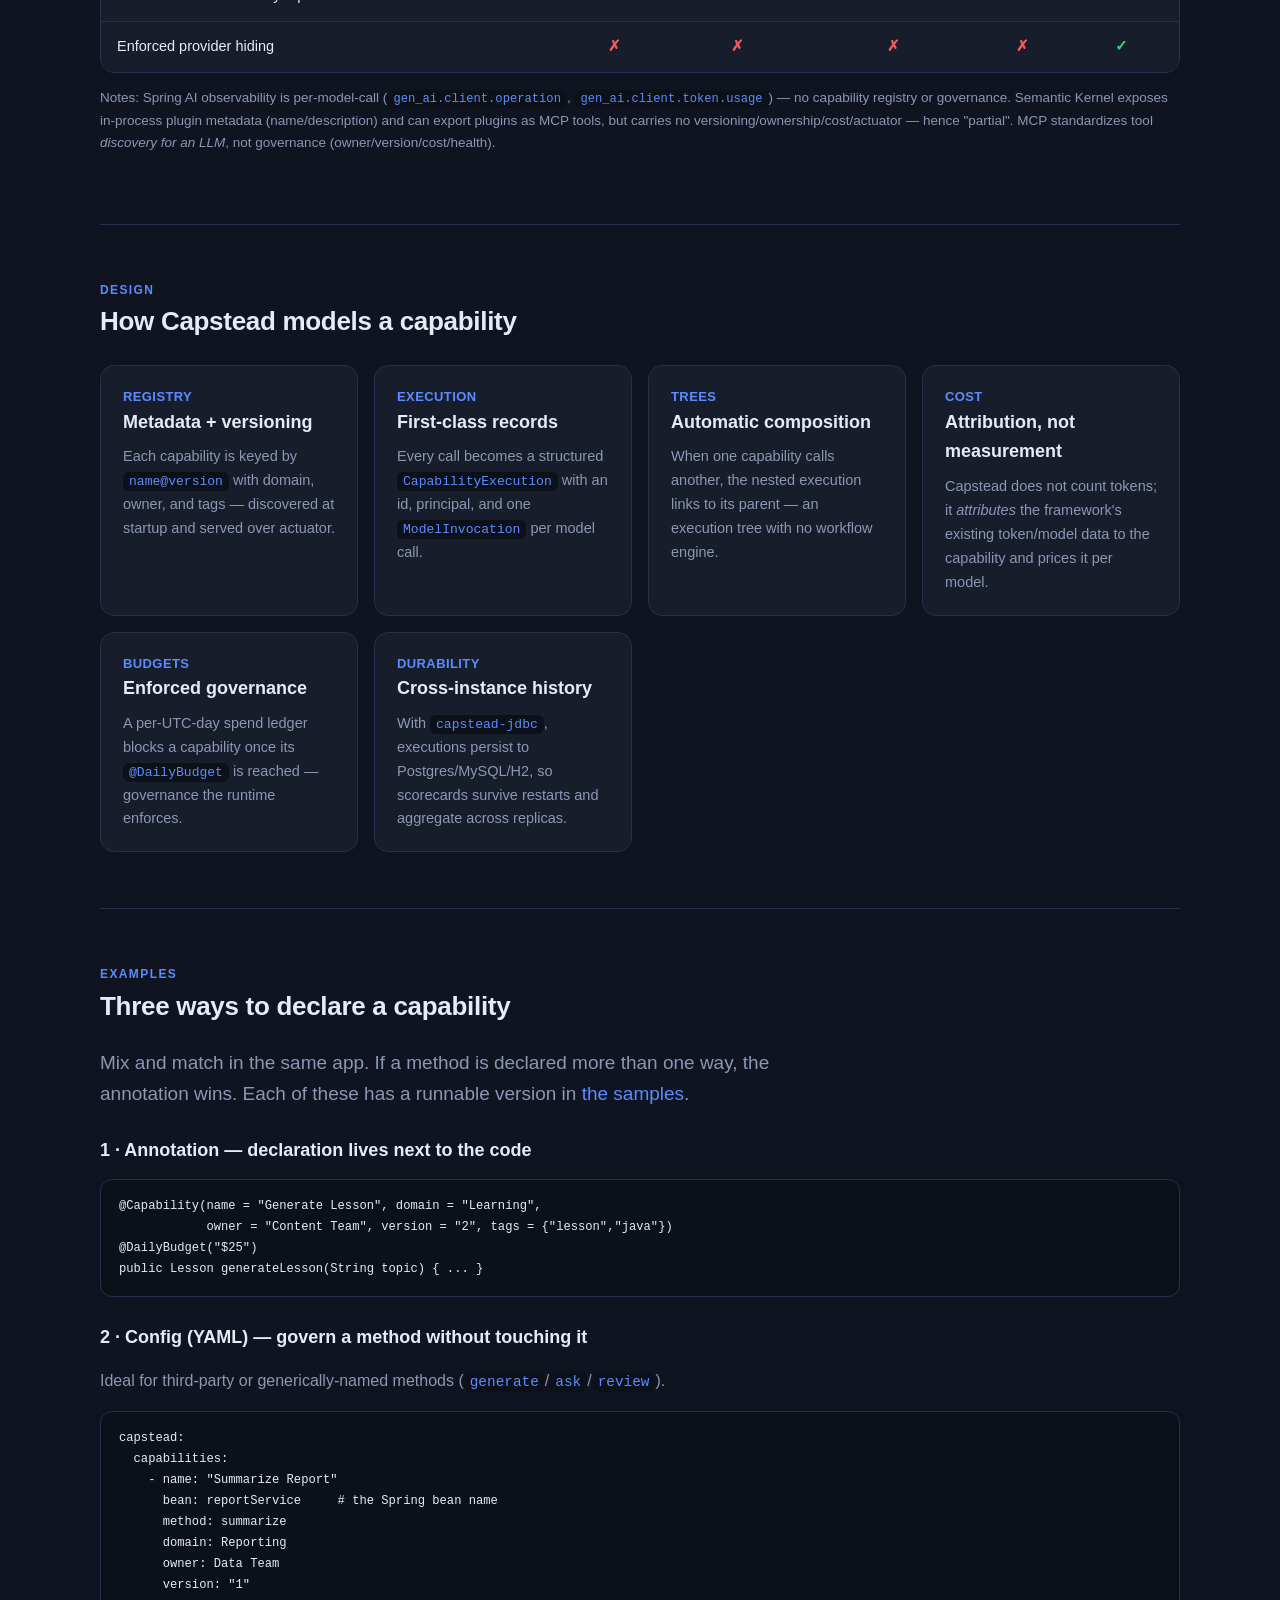
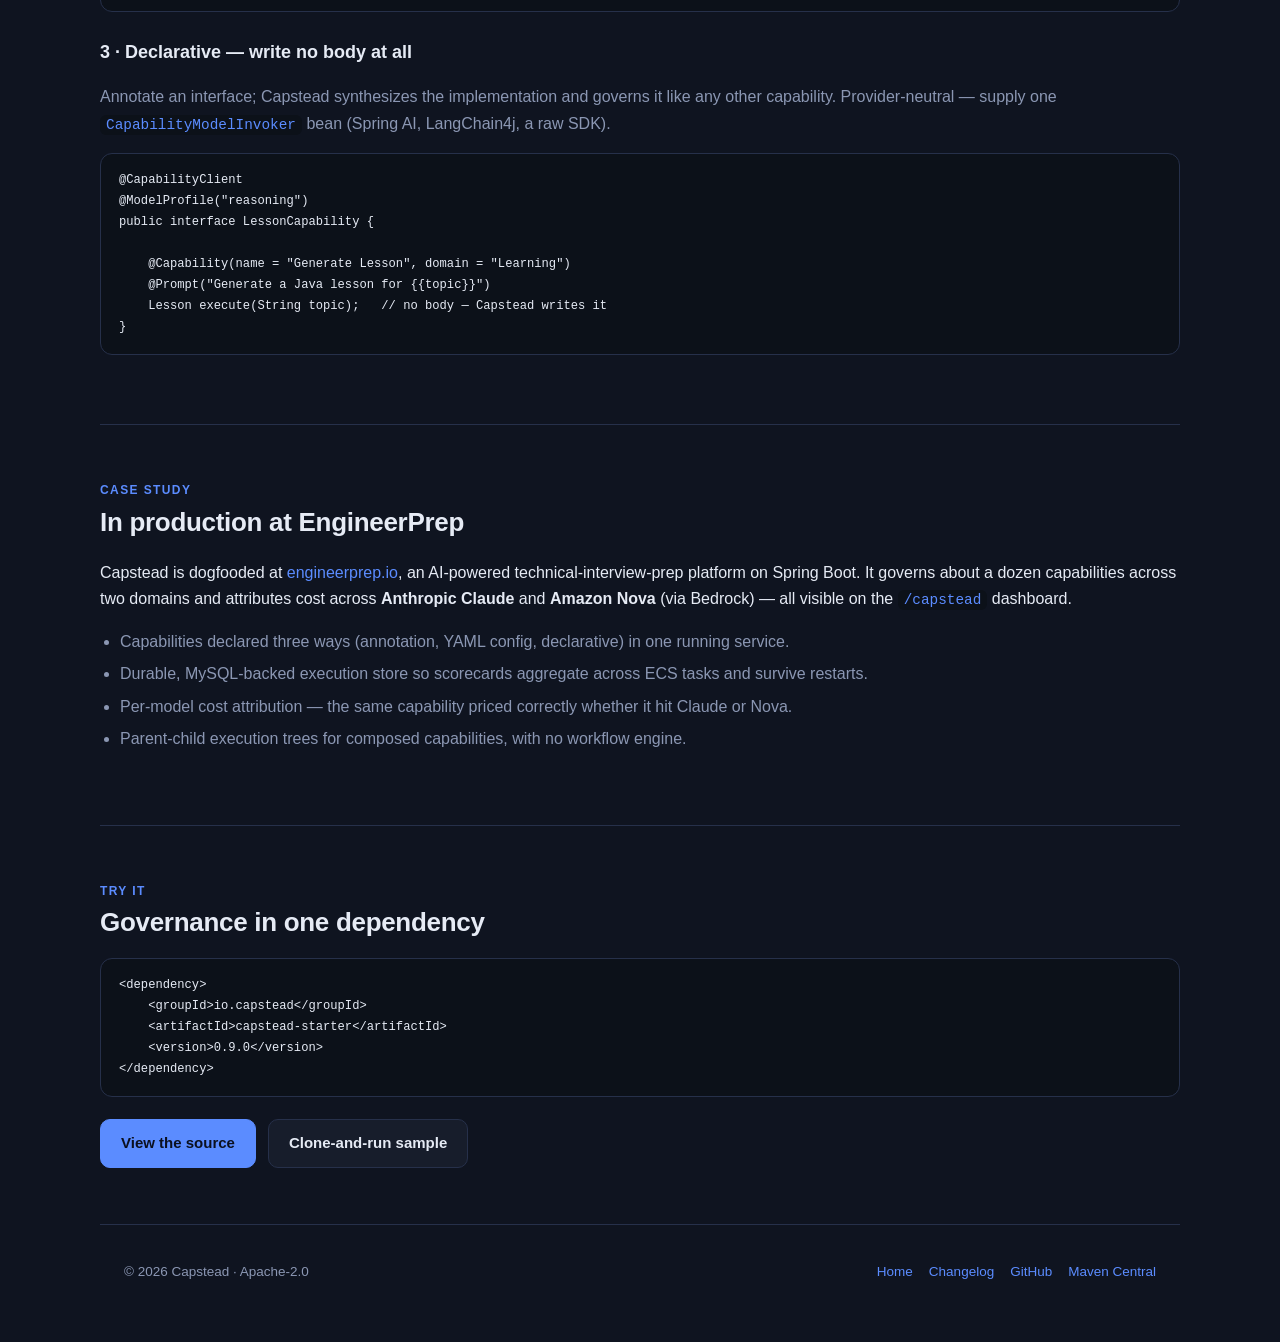
==== commit 91f2120f: "release: 0.9.0 The release commit, which under this repo's convention is the moment the pom moves: i" ====
--- a/website/research/index.html
+++ b/website/research/index.html
@@ -221,7 +221,7 @@
 <pre><code>&lt;dependency&gt;
     &lt;groupId&gt;io.capstead&lt;/groupId&gt;
     &lt;artifactId&gt;capstead-starter&lt;/artifactId&gt;
-    &lt;version&gt;0.8.0&lt;/version&gt;
+    &lt;version&gt;0.9.0&lt;/version&gt;
 &lt;/dependency&gt;</code></pre>
     <div class="cta" style="margin-top:22px;display:flex;gap:12px;flex-wrap:wrap">
         <a class="btn primary" href="https://github.com/satya-anguluri/capstead">View the source</a>
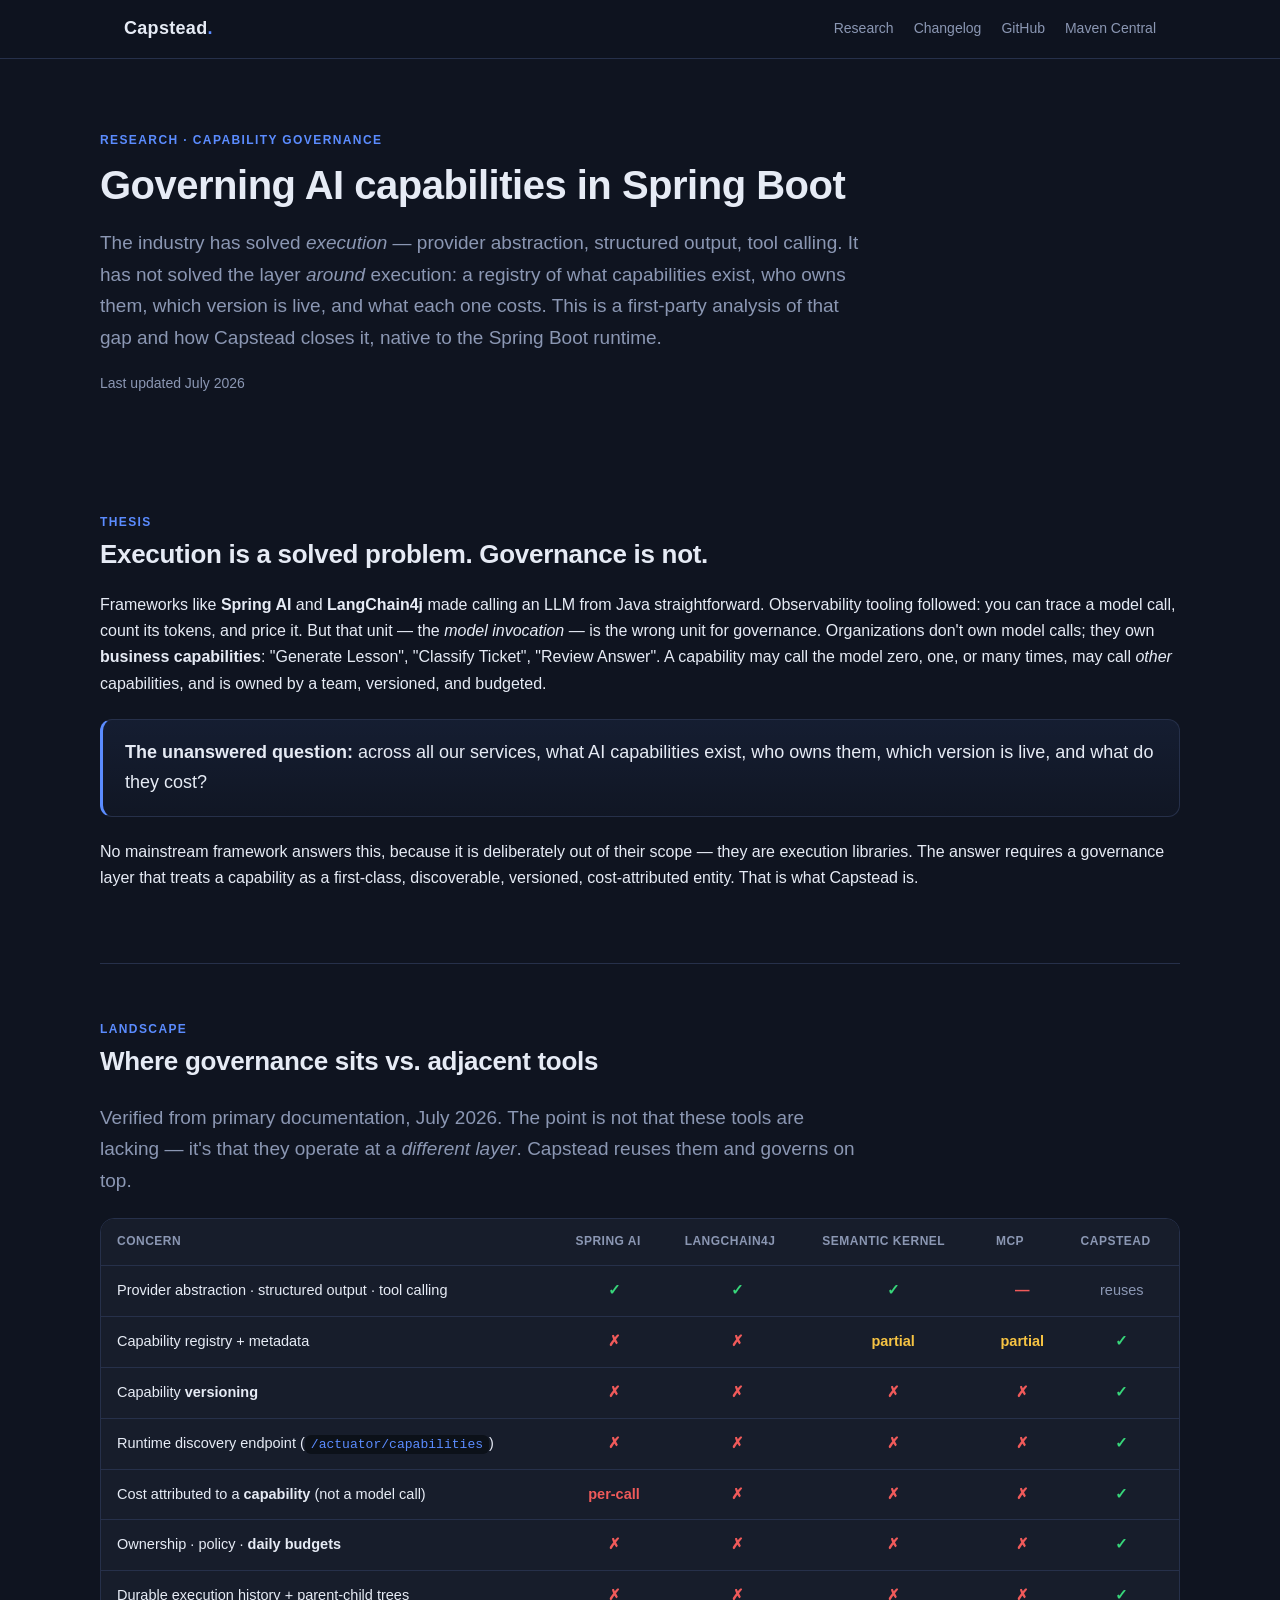
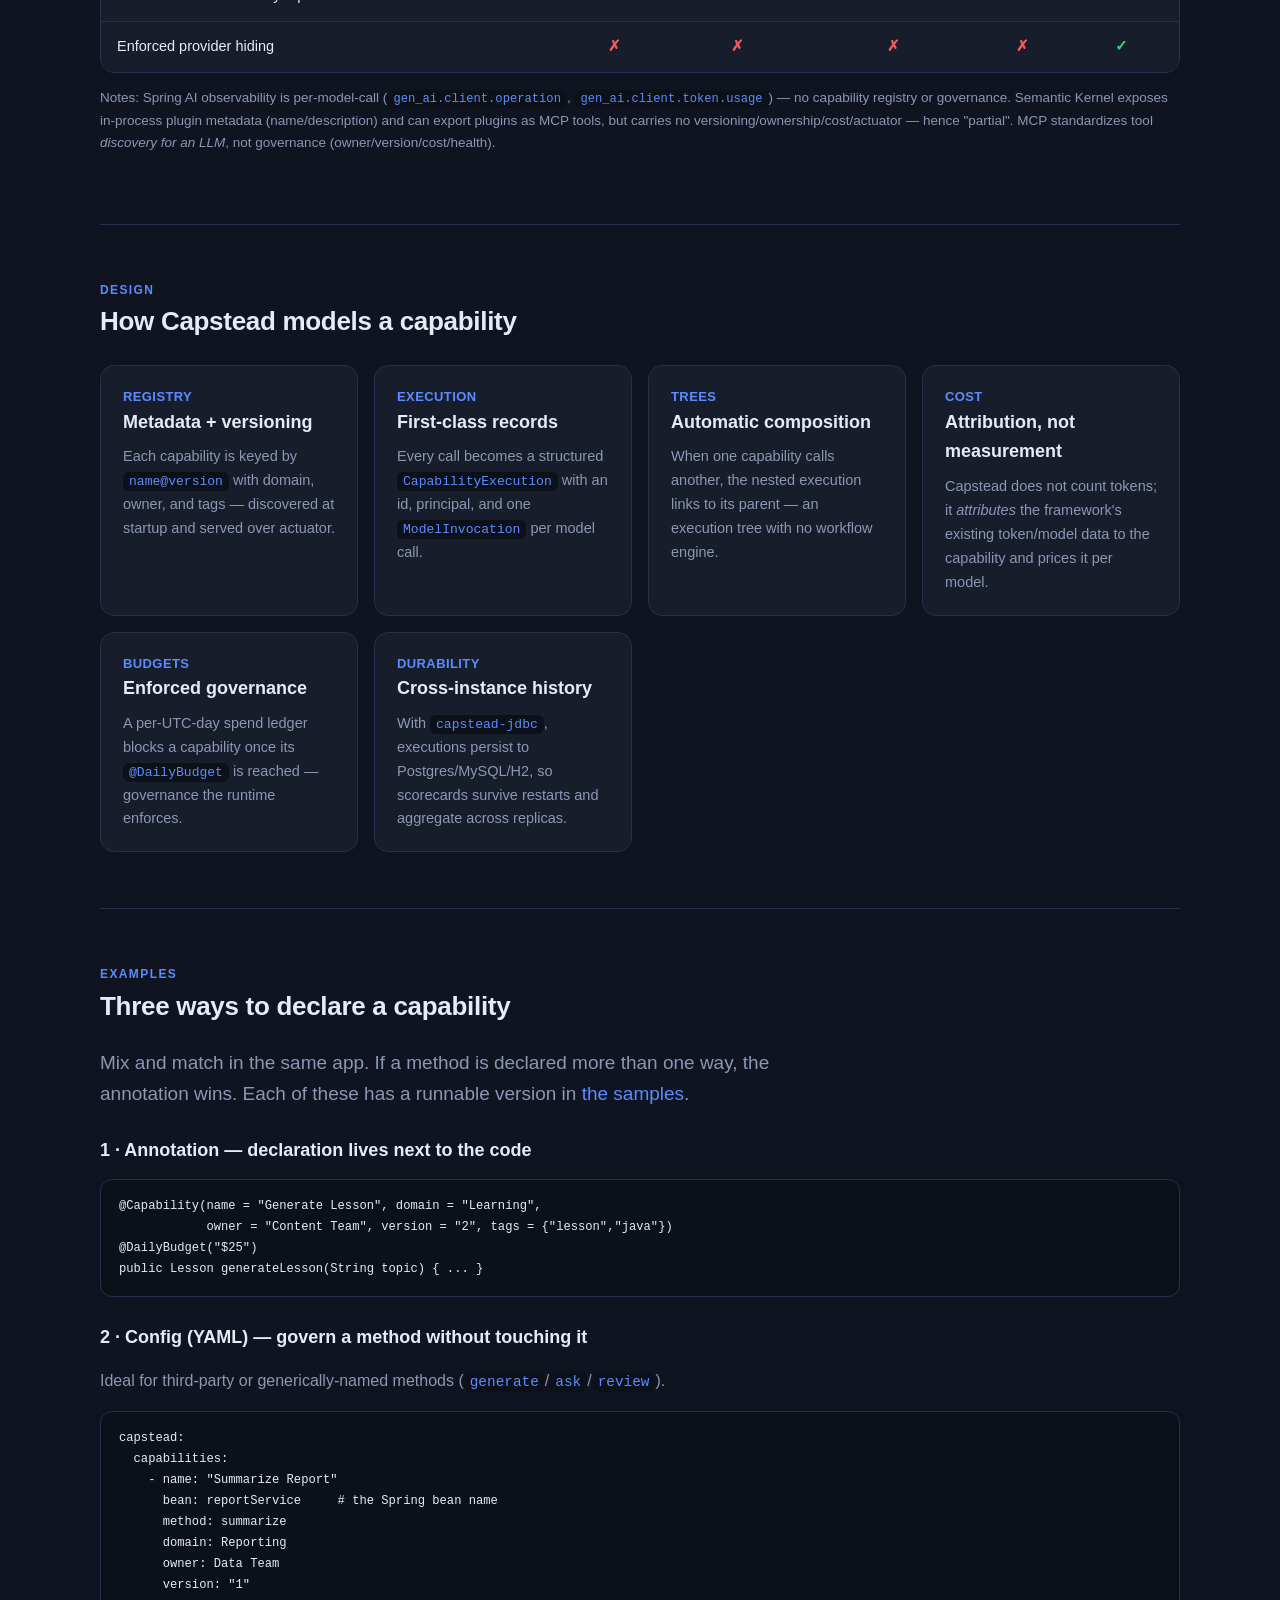
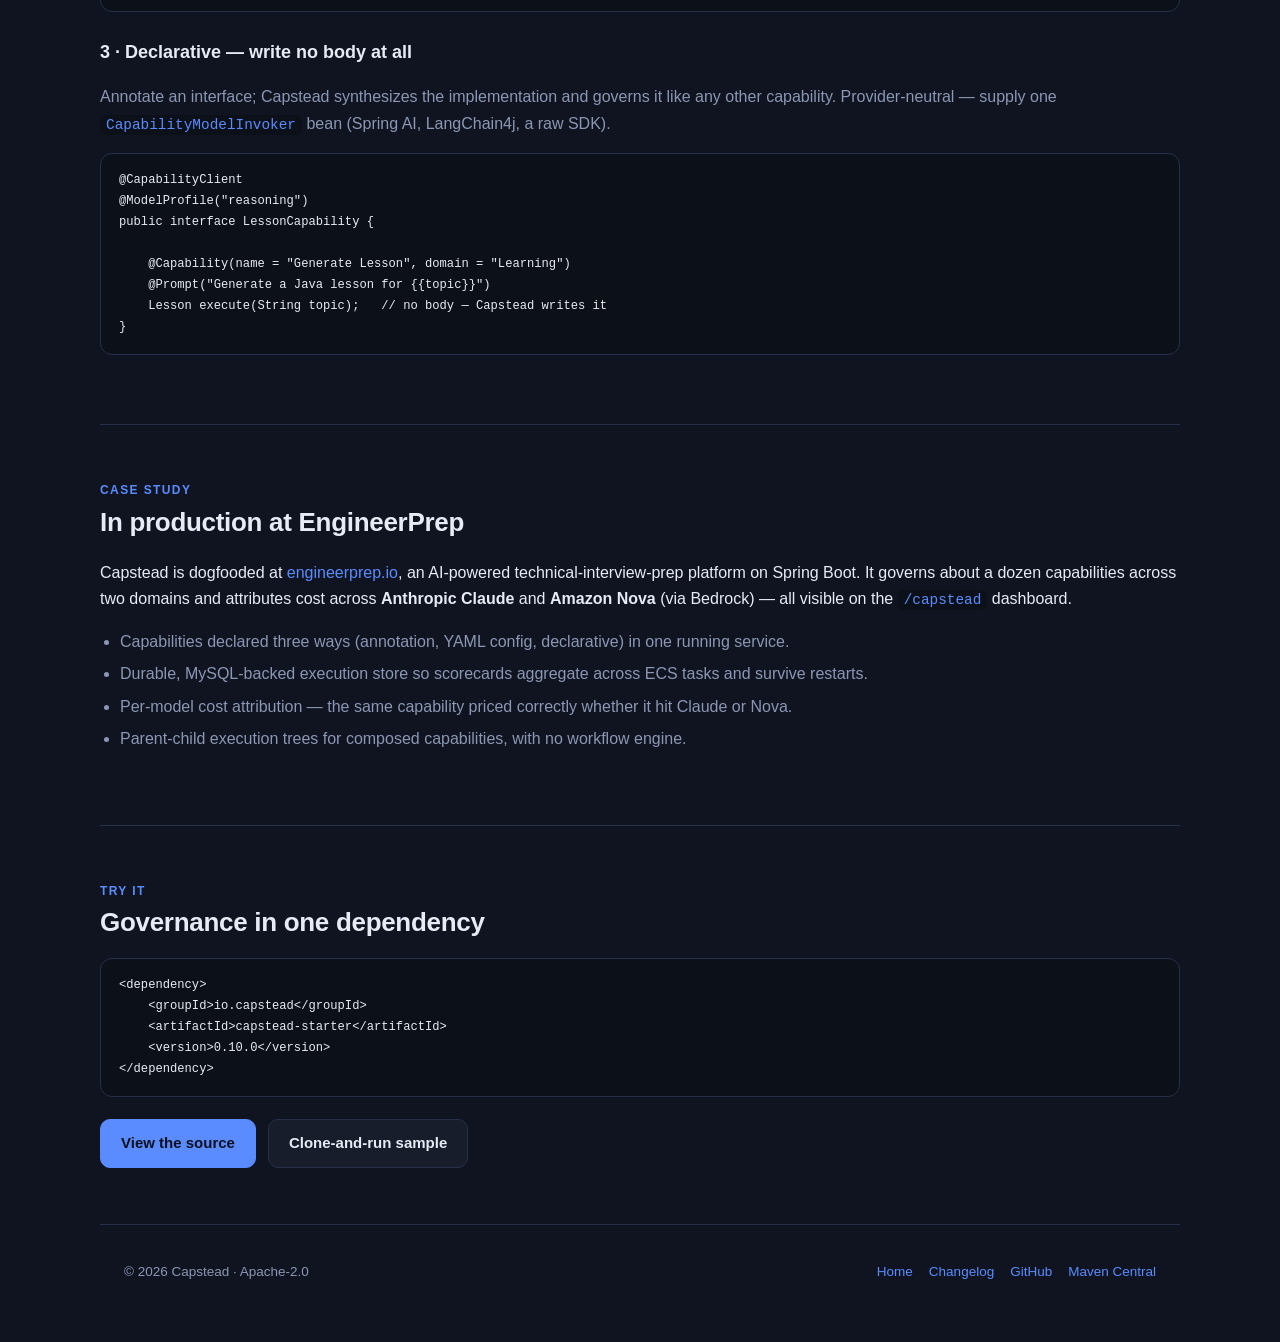
==== commit 7522295c: "docs: update install version to 0.10.0" ====
--- a/website/research/index.html
+++ b/website/research/index.html
@@ -221,7 +221,7 @@
 <pre><code>&lt;dependency&gt;
     &lt;groupId&gt;io.capstead&lt;/groupId&gt;
     &lt;artifactId&gt;capstead-starter&lt;/artifactId&gt;
-    &lt;version&gt;0.9.0&lt;/version&gt;
+    &lt;version&gt;0.10.0&lt;/version&gt;
 &lt;/dependency&gt;</code></pre>
     <div class="cta" style="margin-top:22px;display:flex;gap:12px;flex-wrap:wrap">
         <a class="btn primary" href="https://github.com/satya-anguluri/capstead">View the source</a>
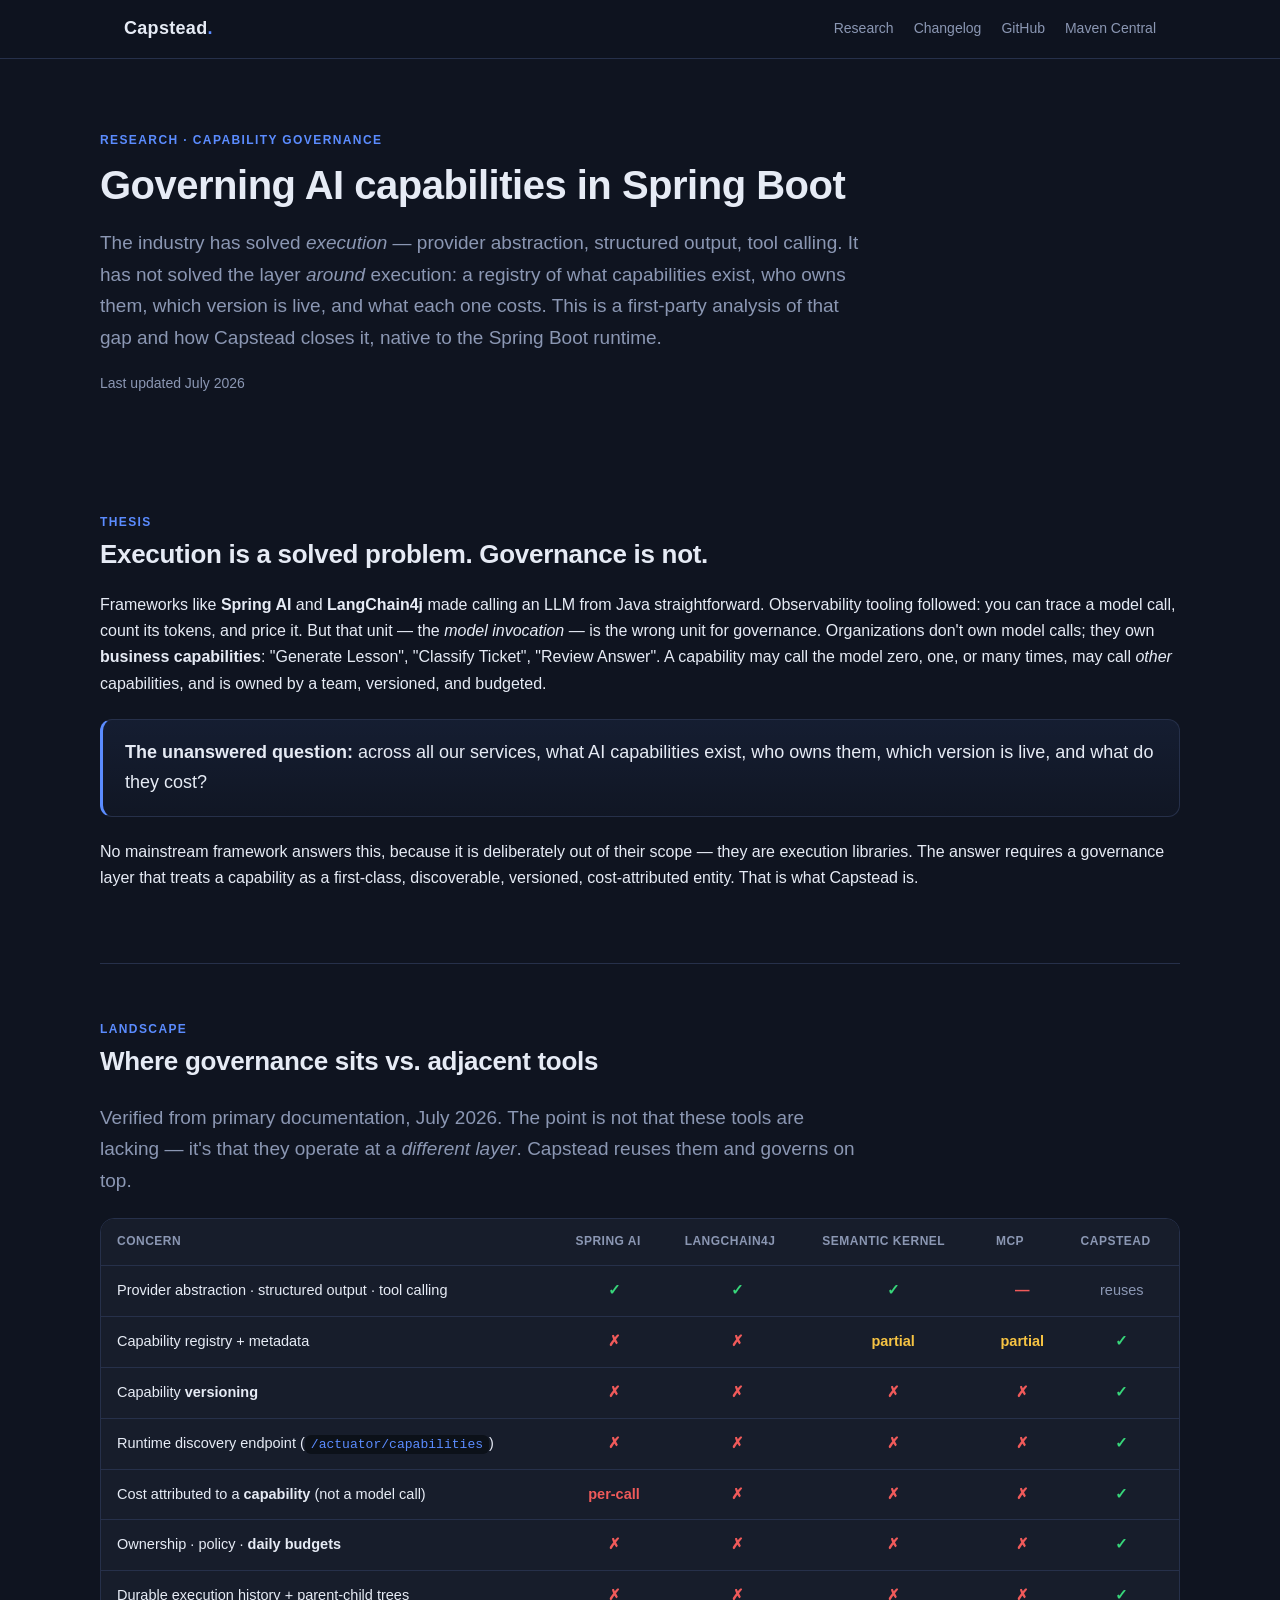
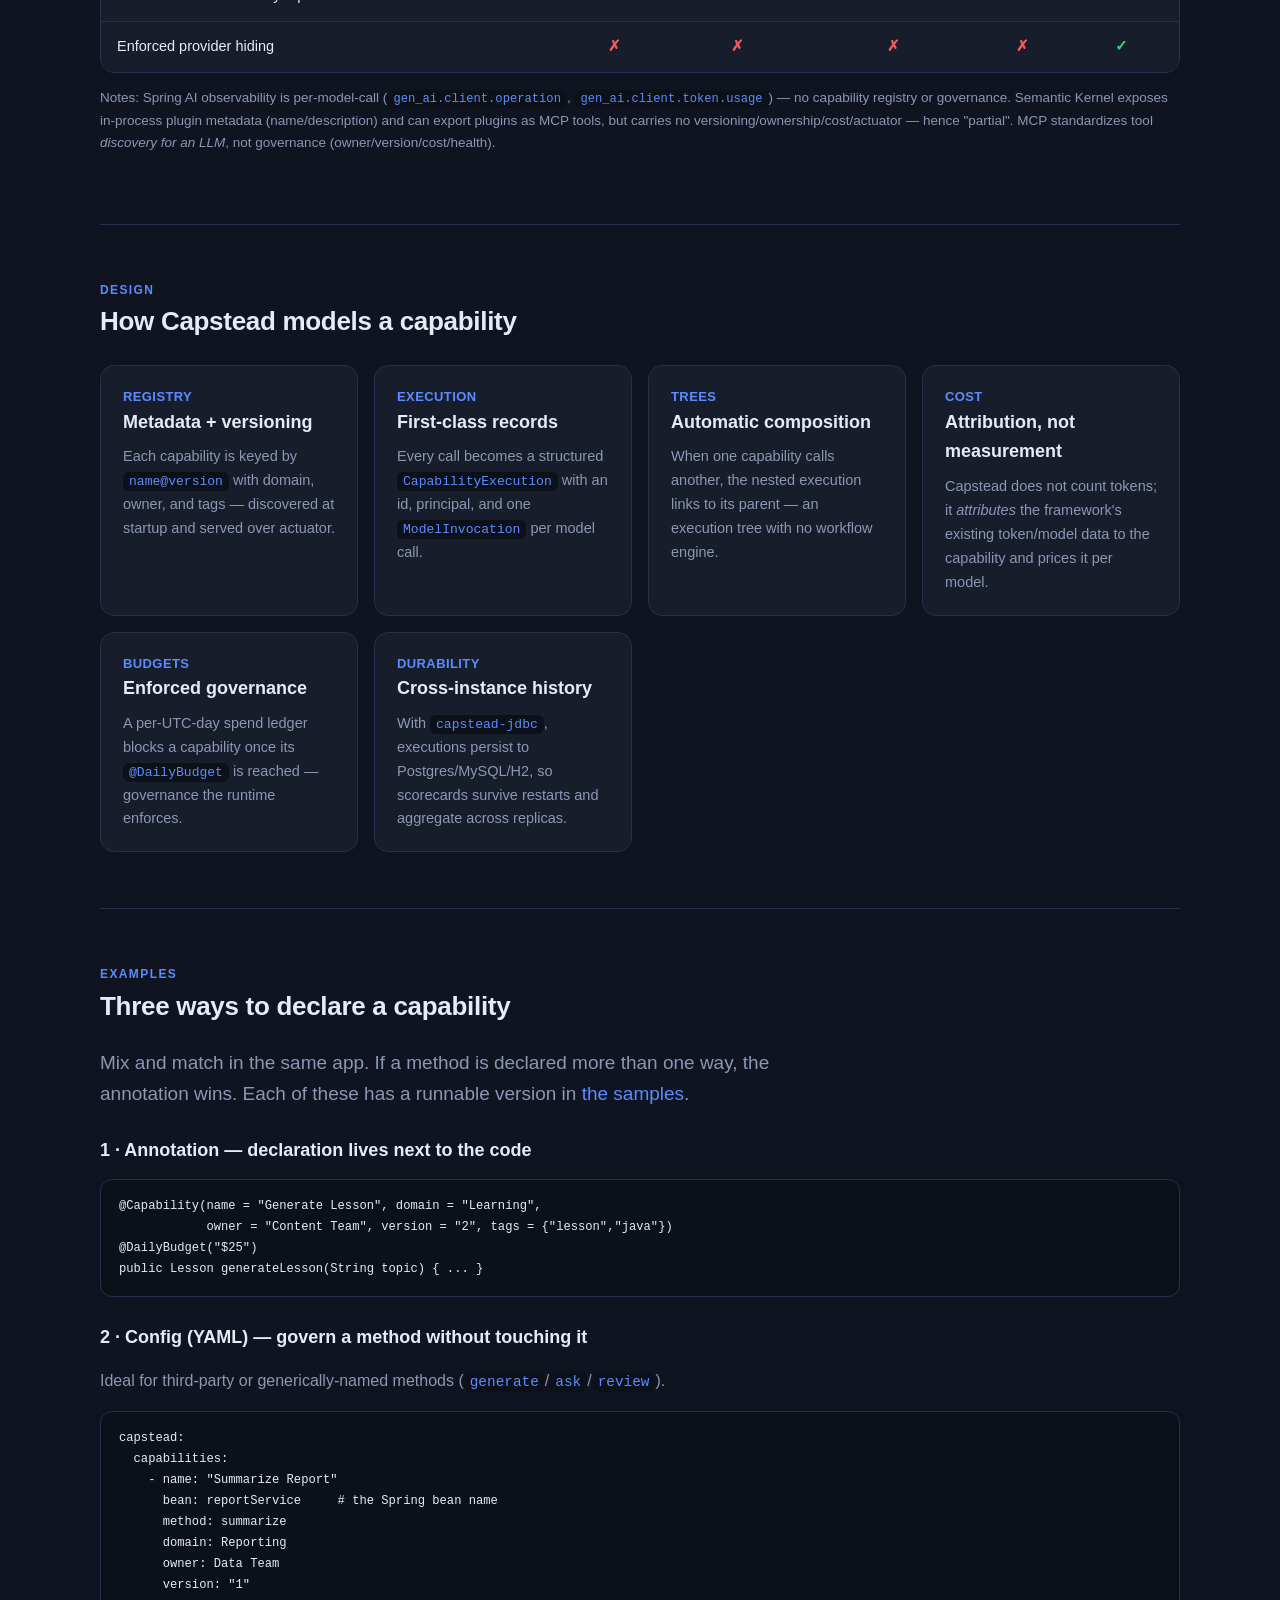
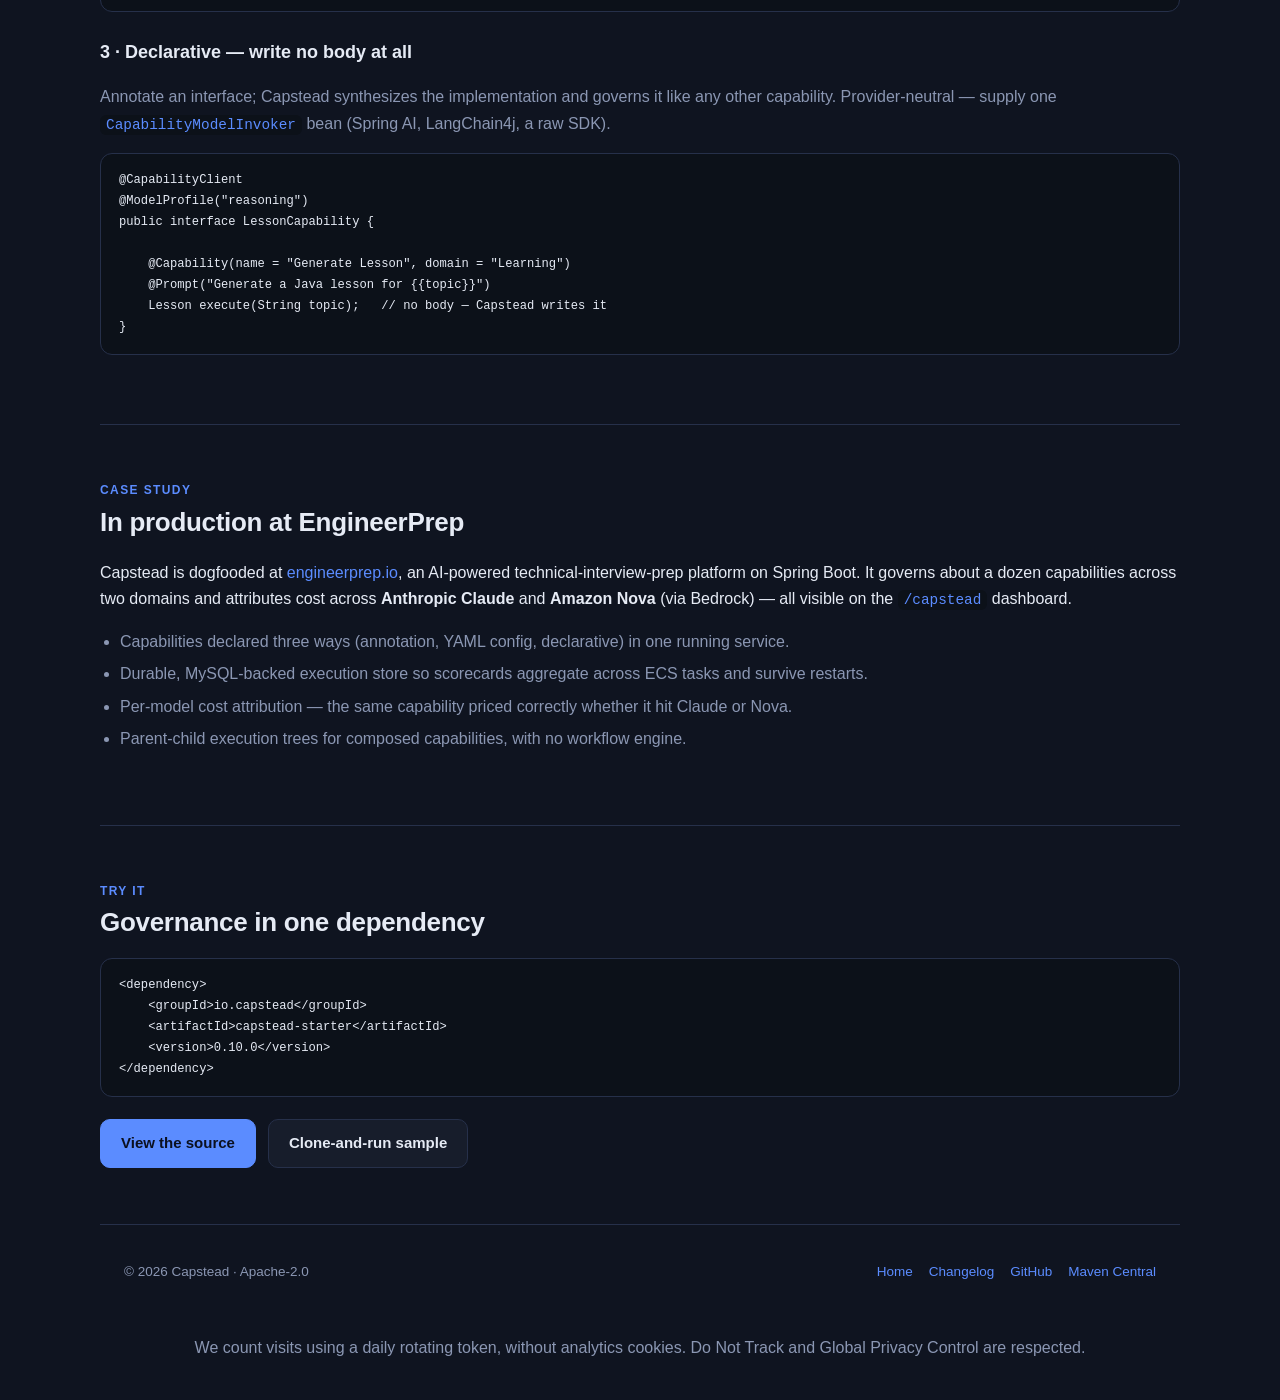
==== commit 4abd2418: "website: add bounded first-party visitor counts for private admin dashboard" ====
--- a/website/research/index.html
+++ b/website/research/index.html
@@ -239,5 +239,7 @@
         <a href="https://central.sonatype.com/artifact/io.capstead/capstead-starter">Maven Central</a>
     </div>
 </footer>
+<p class="muted" style="text-align:center">We count visits using a daily rotating token, without analytics cookies. Do Not Track and Global Privacy Control are respected.</p>
+<script src="/site-events.js" defer></script>
 </body>
 </html>
